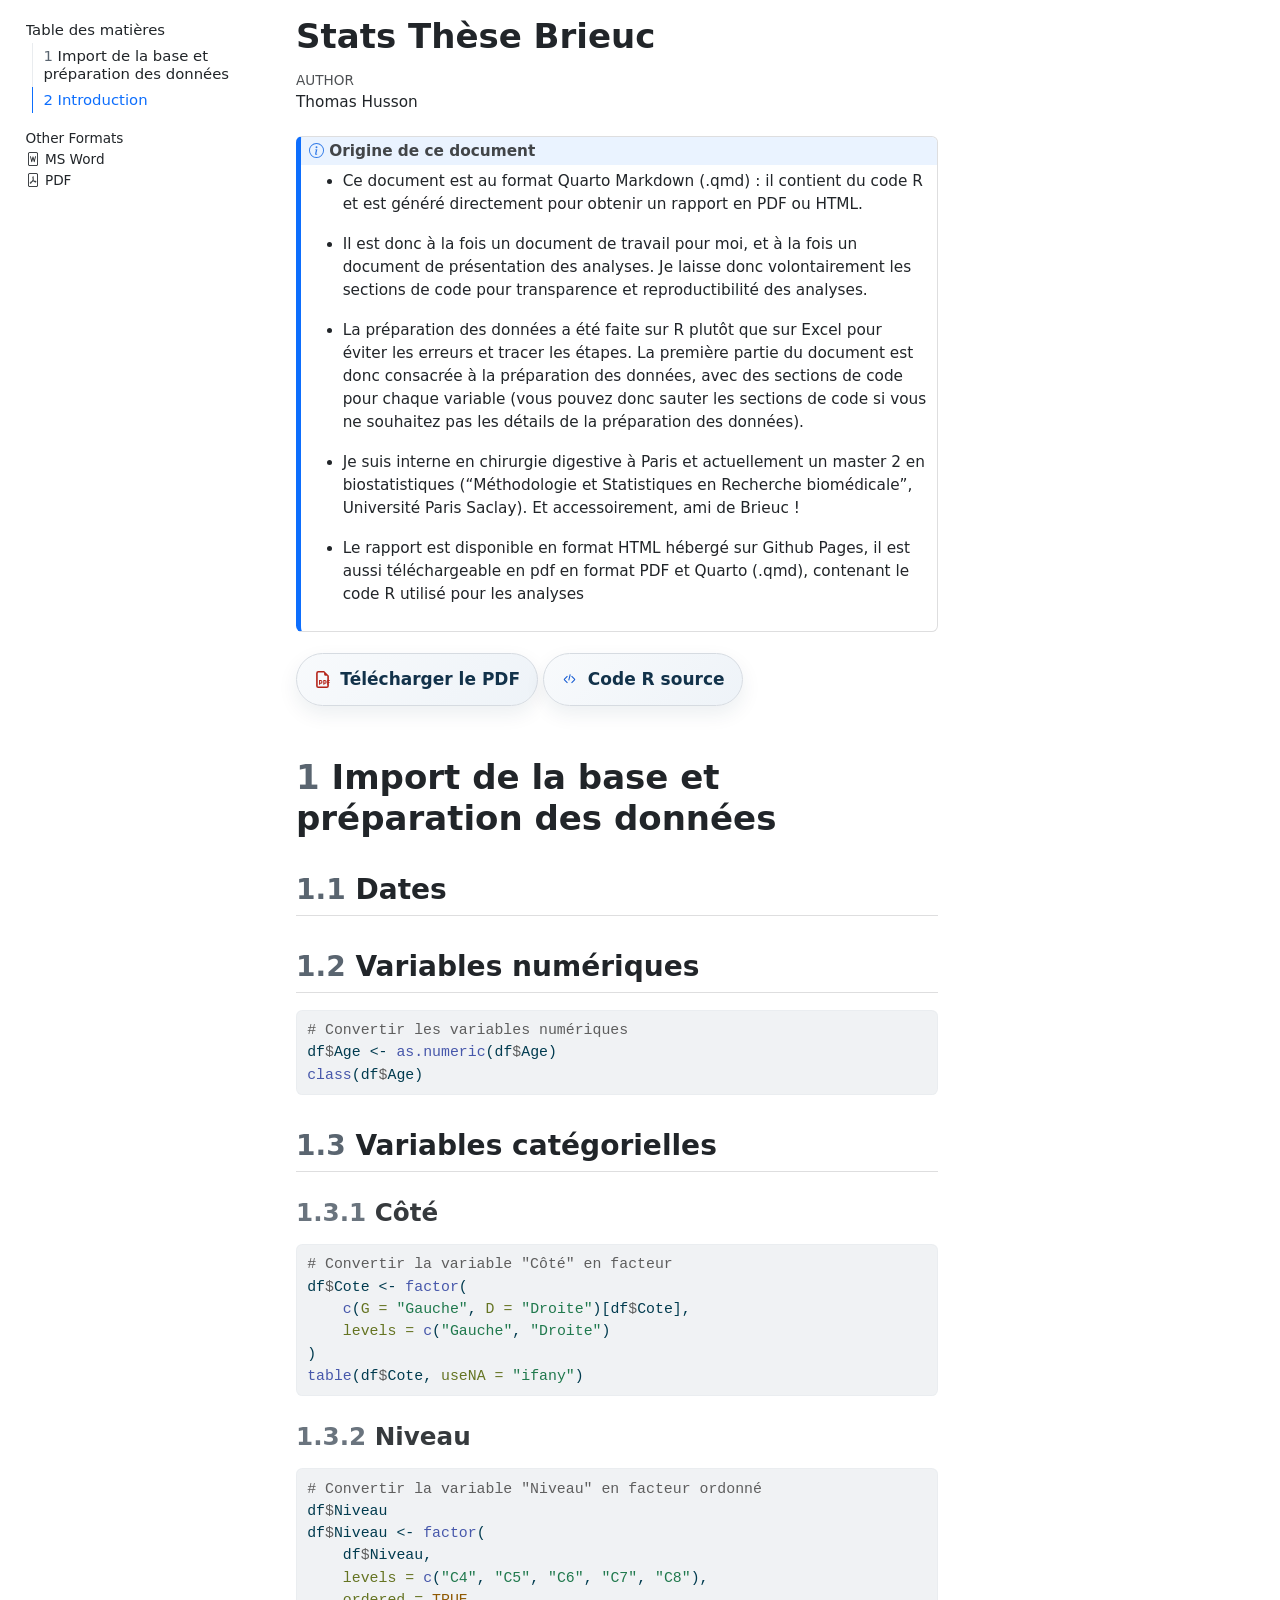
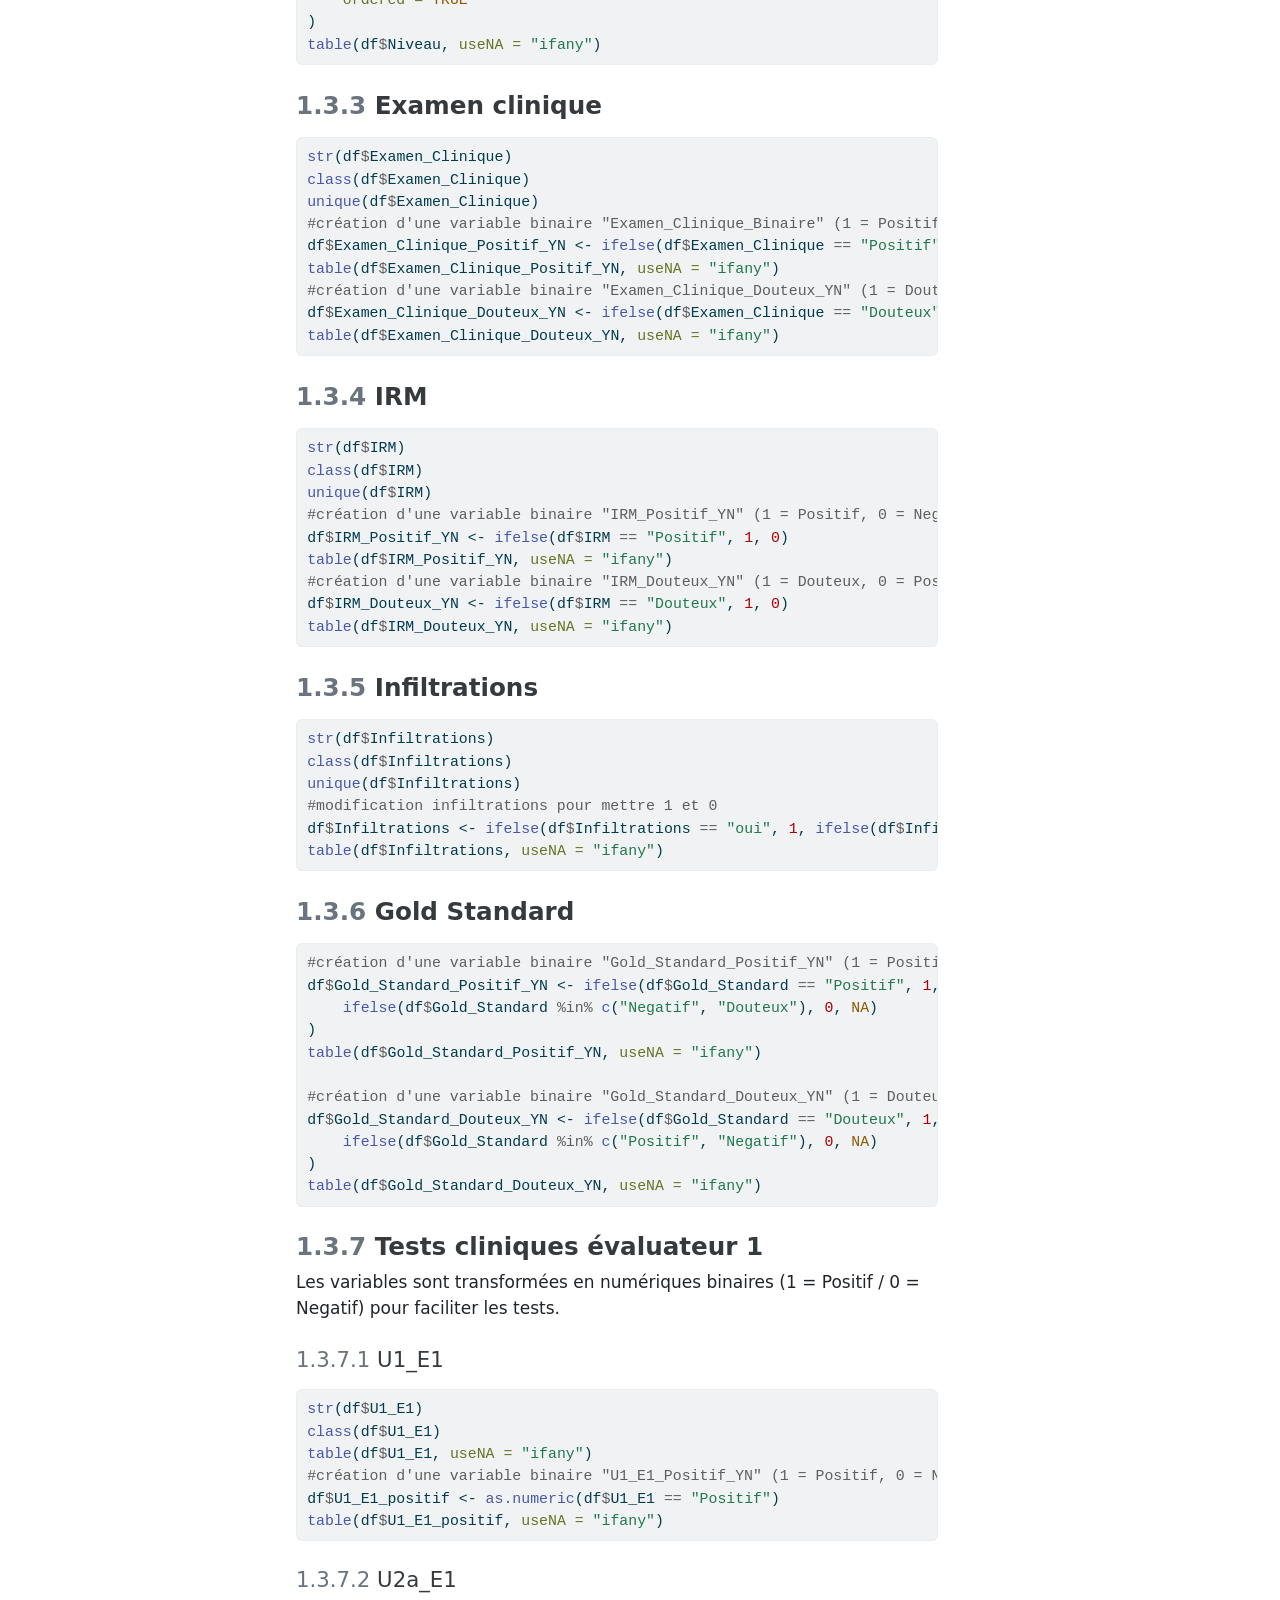
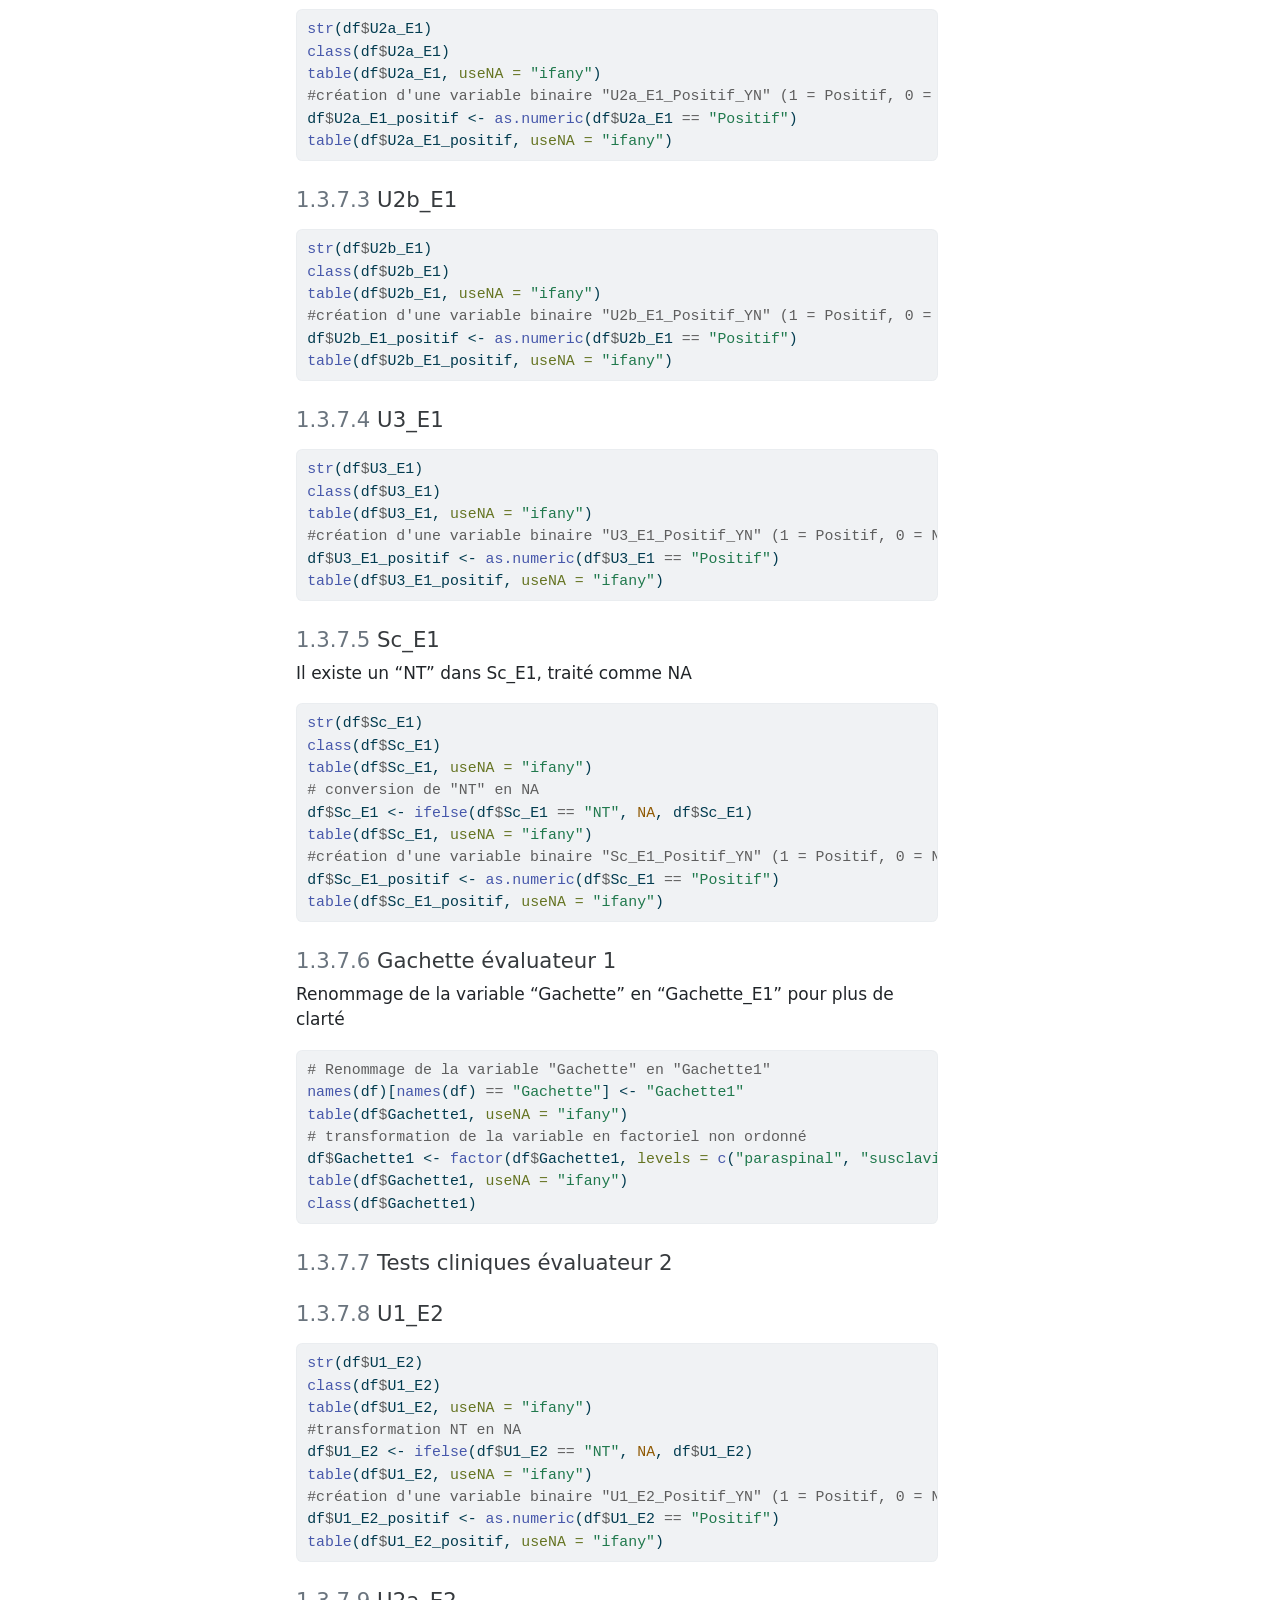
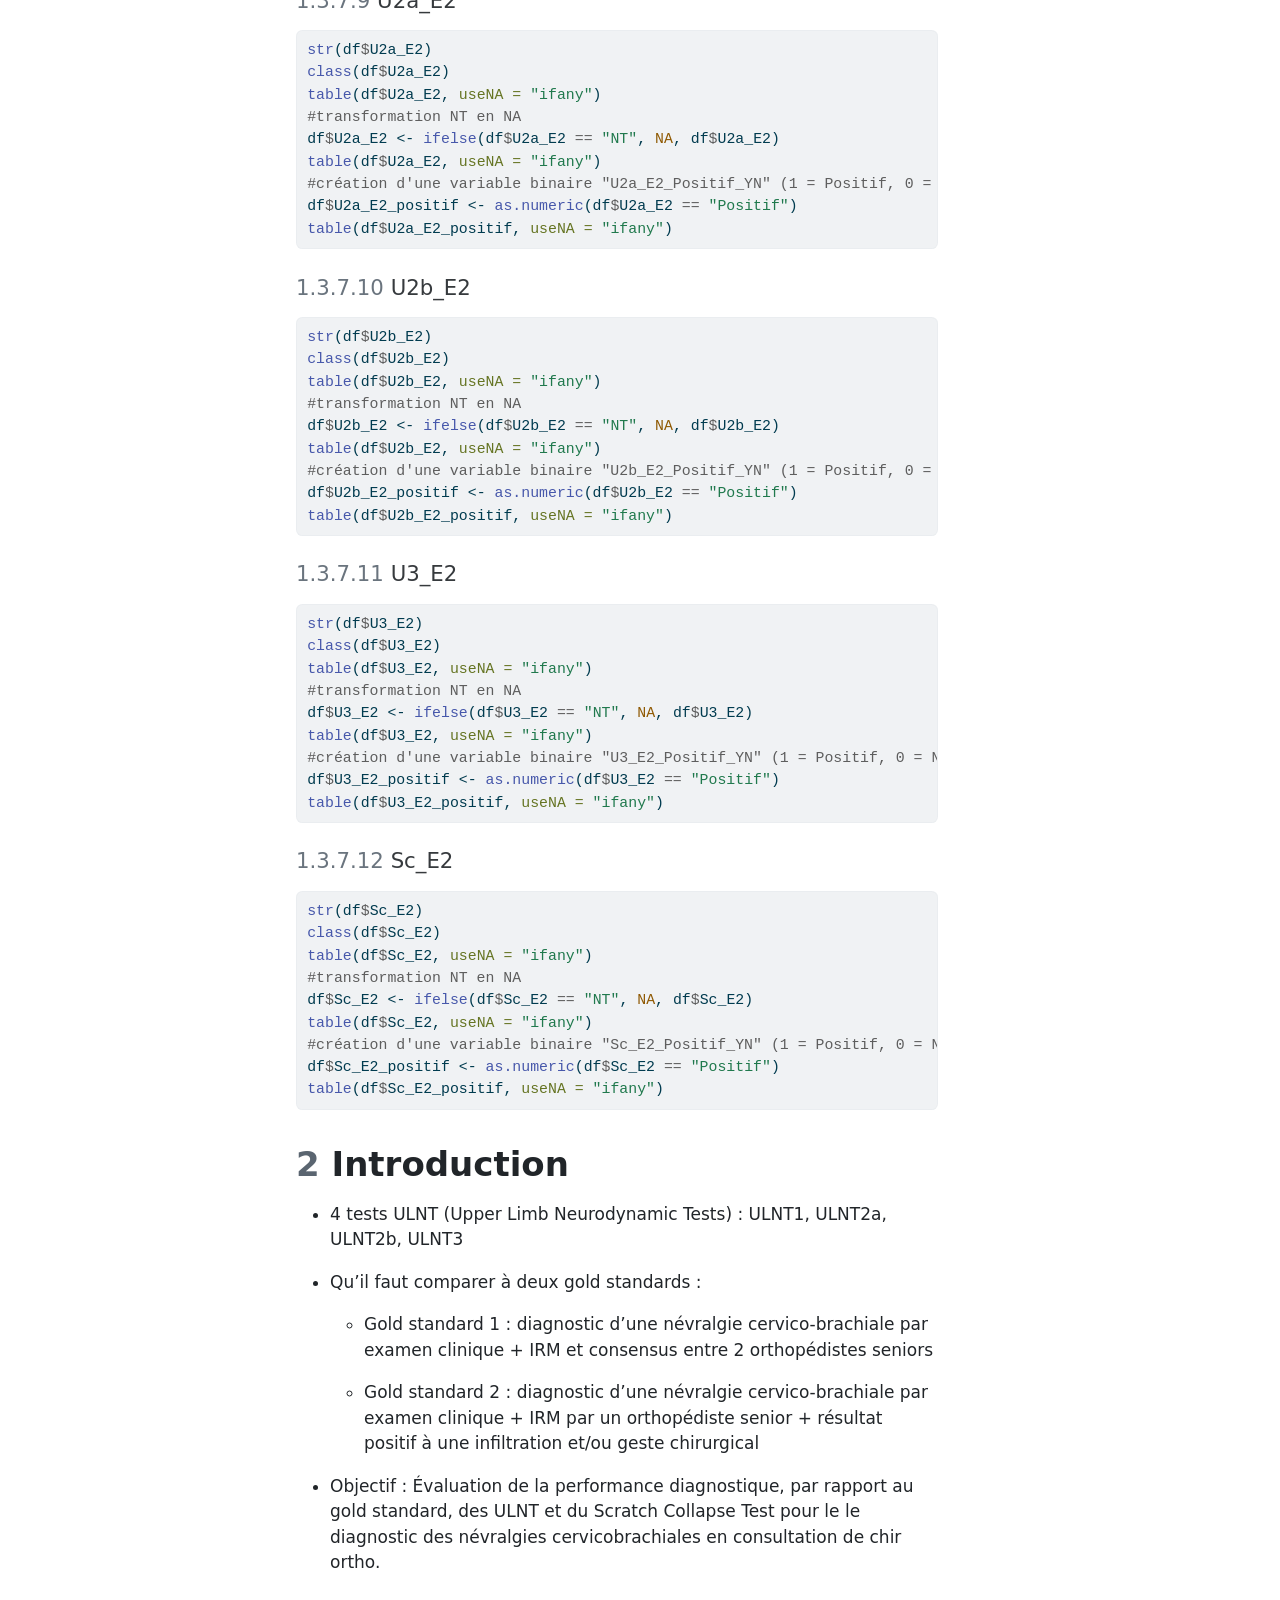
==== docs/index.html @ becc3bdd "letsgo" ====
<!DOCTYPE html>
<html xmlns="http://www.w3.org/1999/xhtml" lang="en" xml:lang="en"><head>

<meta charset="utf-8">
<meta name="generator" content="quarto-1.8.26">

<meta name="viewport" content="width=device-width, initial-scale=1.0, user-scalable=yes">

<meta name="author" content="Thomas Husson">

<title>Stats Thèse Brieuc</title>
<style>
code{white-space: pre-wrap;}
span.smallcaps{font-variant: small-caps;}
div.columns{display: flex; gap: min(4vw, 1.5em);}
div.column{flex: auto; overflow-x: auto;}
div.hanging-indent{margin-left: 1.5em; text-indent: -1.5em;}
ul.task-list{list-style: none;}
ul.task-list li input[type="checkbox"] {
  width: 0.8em;
  margin: 0 0.8em 0.2em -1em; /* quarto-specific, see https://github.com/quarto-dev/quarto-cli/issues/4556 */ 
  vertical-align: middle;
}
/* CSS for syntax highlighting */
html { -webkit-text-size-adjust: 100%; }
pre > code.sourceCode { white-space: pre; position: relative; }
pre > code.sourceCode > span { display: inline-block; line-height: 1.25; }
pre > code.sourceCode > span:empty { height: 1.2em; }
.sourceCode { overflow: visible; }
code.sourceCode > span { color: inherit; text-decoration: inherit; }
div.sourceCode { margin: 1em 0; }
pre.sourceCode { margin: 0; }
@media screen {
div.sourceCode { overflow: auto; }
}
@media print {
pre > code.sourceCode { white-space: pre-wrap; }
pre > code.sourceCode > span { text-indent: -5em; padding-left: 5em; }
}
pre.numberSource code
  { counter-reset: source-line 0; }
pre.numberSource code > span
  { position: relative; left: -4em; counter-increment: source-line; }
pre.numberSource code > span > a:first-child::before
  { content: counter(source-line);
    position: relative; left: -1em; text-align: right; vertical-align: baseline;
    border: none; display: inline-block;
    -webkit-touch-callout: none; -webkit-user-select: none;
    -khtml-user-select: none; -moz-user-select: none;
    -ms-user-select: none; user-select: none;
    padding: 0 4px; width: 4em;
  }
pre.numberSource { margin-left: 3em;  padding-left: 4px; }
div.sourceCode
  {   }
@media screen {
pre > code.sourceCode > span > a:first-child::before { text-decoration: underline; }
}
</style>


<script src="these_brieuc_files/libs/clipboard/clipboard.min.js"></script>
<script src="these_brieuc_files/libs/quarto-html/quarto.js" type="module"></script>
<script src="these_brieuc_files/libs/quarto-html/tabsets/tabsets.js" type="module"></script>
<script src="these_brieuc_files/libs/quarto-html/axe/axe-check.js" type="module"></script>
<script src="these_brieuc_files/libs/quarto-html/popper.min.js"></script>
<script src="these_brieuc_files/libs/quarto-html/tippy.umd.min.js"></script>
<script src="these_brieuc_files/libs/quarto-html/anchor.min.js"></script>
<link href="these_brieuc_files/libs/quarto-html/tippy.css" rel="stylesheet">
<link href="these_brieuc_files/libs/quarto-html/quarto-syntax-highlighting-587c61ba64f3a5504c4d52d930310e48.css" rel="stylesheet" id="quarto-text-highlighting-styles">
<script src="these_brieuc_files/libs/bootstrap/bootstrap.min.js"></script>
<link href="these_brieuc_files/libs/bootstrap/bootstrap-icons.css" rel="stylesheet">
<link href="these_brieuc_files/libs/bootstrap/bootstrap-d6a003b94517c951b2d65075d42fb01b.min.css" rel="stylesheet" append-hash="true" id="quarto-bootstrap" data-mode="light">


<link rel="stylesheet" href="styles.css">
</head>

<body class="quarto-light">

<div id="quarto-content" class="page-columns page-rows-contents page-layout-article toc-left">
<div id="quarto-sidebar-toc-left" class="sidebar toc-left">
  <nav id="TOC" role="doc-toc" class="toc-active">
    <h2 id="toc-title">Table des matières</h2>
   
  <ul>
  <li><a href="#import-de-la-base-et-préparation-des-données" id="toc-import-de-la-base-et-préparation-des-données" class="nav-link active" data-scroll-target="#import-de-la-base-et-préparation-des-données"><span class="header-section-number">1</span> Import de la base et préparation des données</a>
  <ul>
  <li><a href="#dates" id="toc-dates" class="nav-link" data-scroll-target="#dates"><span class="header-section-number">1.1</span> Dates</a></li>
  <li><a href="#variables-numériques" id="toc-variables-numériques" class="nav-link" data-scroll-target="#variables-numériques"><span class="header-section-number">1.2</span> Variables numériques</a></li>
  <li><a href="#variables-catégorielles" id="toc-variables-catégorielles" class="nav-link" data-scroll-target="#variables-catégorielles"><span class="header-section-number">1.3</span> Variables catégorielles</a>
  <ul>
  <li><a href="#côté" id="toc-côté" class="nav-link" data-scroll-target="#côté"><span class="header-section-number">1.3.1</span> Côté</a></li>
  <li><a href="#niveau" id="toc-niveau" class="nav-link" data-scroll-target="#niveau"><span class="header-section-number">1.3.2</span> Niveau</a></li>
  <li><a href="#examen-clinique" id="toc-examen-clinique" class="nav-link" data-scroll-target="#examen-clinique"><span class="header-section-number">1.3.3</span> Examen clinique</a></li>
  <li><a href="#irm" id="toc-irm" class="nav-link" data-scroll-target="#irm"><span class="header-section-number">1.3.4</span> IRM</a></li>
  <li><a href="#infiltrations" id="toc-infiltrations" class="nav-link" data-scroll-target="#infiltrations"><span class="header-section-number">1.3.5</span> Infiltrations</a></li>
  <li><a href="#gold-standard" id="toc-gold-standard" class="nav-link" data-scroll-target="#gold-standard"><span class="header-section-number">1.3.6</span> Gold Standard</a></li>
  <li><a href="#tests-cliniques-évaluateur-1" id="toc-tests-cliniques-évaluateur-1" class="nav-link" data-scroll-target="#tests-cliniques-évaluateur-1"><span class="header-section-number">1.3.7</span> Tests cliniques évaluateur 1</a>
  <ul class="collapse">
  <li><a href="#u1_e1" id="toc-u1_e1" class="nav-link" data-scroll-target="#u1_e1"><span class="header-section-number">1.3.7.1</span> U1_E1</a></li>
  <li><a href="#u2a_e1" id="toc-u2a_e1" class="nav-link" data-scroll-target="#u2a_e1"><span class="header-section-number">1.3.7.2</span> U2a_E1</a></li>
  <li><a href="#u2b_e1" id="toc-u2b_e1" class="nav-link" data-scroll-target="#u2b_e1"><span class="header-section-number">1.3.7.3</span> U2b_E1</a></li>
  <li><a href="#u3_e1" id="toc-u3_e1" class="nav-link" data-scroll-target="#u3_e1"><span class="header-section-number">1.3.7.4</span> U3_E1</a></li>
  <li><a href="#sc_e1" id="toc-sc_e1" class="nav-link" data-scroll-target="#sc_e1"><span class="header-section-number">1.3.7.5</span> Sc_E1</a></li>
  <li><a href="#gachette-évaluateur-1" id="toc-gachette-évaluateur-1" class="nav-link" data-scroll-target="#gachette-évaluateur-1"><span class="header-section-number">1.3.7.6</span> Gachette évaluateur 1</a></li>
  <li><a href="#tests-cliniques-évaluateur-2" id="toc-tests-cliniques-évaluateur-2" class="nav-link" data-scroll-target="#tests-cliniques-évaluateur-2"><span class="header-section-number">1.3.7.7</span> Tests cliniques évaluateur 2</a></li>
  <li><a href="#u1_e2" id="toc-u1_e2" class="nav-link" data-scroll-target="#u1_e2"><span class="header-section-number">1.3.7.8</span> U1_E2</a></li>
  <li><a href="#u2a_e2" id="toc-u2a_e2" class="nav-link" data-scroll-target="#u2a_e2"><span class="header-section-number">1.3.7.9</span> U2a_E2</a></li>
  <li><a href="#u2b_e2" id="toc-u2b_e2" class="nav-link" data-scroll-target="#u2b_e2"><span class="header-section-number">1.3.7.10</span> U2b_E2</a></li>
  <li><a href="#u3_e2" id="toc-u3_e2" class="nav-link" data-scroll-target="#u3_e2"><span class="header-section-number">1.3.7.11</span> U3_E2</a></li>
  <li><a href="#sc_e2" id="toc-sc_e2" class="nav-link" data-scroll-target="#sc_e2"><span class="header-section-number">1.3.7.12</span> Sc_E2</a></li>
  </ul></li>
  </ul></li>
  </ul></li>
  <li><a href="#introduction" id="toc-introduction" class="nav-link" data-scroll-target="#introduction"><span class="header-section-number">2</span> Introduction</a></li>
  </ul>
<div class="quarto-alternate-formats"><h2>Other Formats</h2><ul><li><a href="these_brieuc.docx"><i class="bi bi-file-word"></i>MS Word</a></li><li><a href="these_brieuc.pdf"><i class="bi bi-file-pdf"></i>PDF</a></li></ul></div></nav>
</div>
<div id="quarto-margin-sidebar" class="sidebar margin-sidebar zindex-bottom">
</div>
<main class="content" id="quarto-document-content">

<header id="title-block-header" class="quarto-title-block default">
<div class="quarto-title">
<h1 class="title">Stats Thèse Brieuc</h1>
</div>



<div class="quarto-title-meta">

    <div>
    <div class="quarto-title-meta-heading">Author</div>
    <div class="quarto-title-meta-contents">
             <p>Thomas Husson </p>
          </div>
  </div>
    
  
    
  </div>
  


</header>


<div style="page-break-after: always;"></div>
<div class="callout callout-style-default callout-note callout-titled" title="Origine de ce document">
<div class="callout-header d-flex align-content-center">
<div class="callout-icon-container">
<i class="callout-icon"></i>
</div>
<div class="callout-title-container flex-fill">
<span class="screen-reader-only">Note</span>Origine de ce document
</div>
</div>
<div class="callout-body-container callout-body">
<ul>
<li><p>Ce document est au format Quarto Markdown (.qmd) : il contient du code R et est généré directement pour obtenir un rapport en PDF ou HTML.</p></li>
<li><p>Il est donc à la fois un document de travail pour moi, et à la fois un document de présentation des analyses. Je laisse donc volontairement les sections de code pour transparence et reproductibilité des analyses.</p></li>
<li><p>La préparation des données a été faite sur R plutôt que sur Excel pour éviter les erreurs et tracer les étapes. La première partie du document est donc consacrée à la préparation des données, avec des sections de code pour chaque variable (vous pouvez donc sauter les sections de code si vous ne souhaitez pas les détails de la préparation des données).</p></li>
<li><p>Je suis interne en chirurgie digestive à Paris et actuellement un master 2 en biostatistiques (“Méthodologie et Statistiques en Recherche biomédicale”, Université Paris Saclay). Et accessoirement, ami de Brieuc !</p></li>
<li><p>Le rapport est disponible en format HTML hébergé sur Github Pages, il est aussi téléchargeable en pdf en format PDF et Quarto (.qmd), contenant le code R utilisé pour les analyses</p></li>
</ul>
</div>
</div>
<div class="download-links" aria-label="Téléchargements du rapport">
<p><a class="download-link download-link-pdf" href="these_brieuc.pdf" download="these_brieuc.pdf" type="application/pdf"> <svg viewbox="0 0 16 16" fill="currentColor" aria-hidden="true" focusable="false"> <path d="M14 4.5V14a2 2 0 0 1-2 2H4a2 2 0 0 1-2-2V2a2 2 0 0 1 2-2h5.5L14 4.5Zm-3 0A1.5 1.5 0 0 1 9.5 3V1.5H4A.5.5 0 0 0 3.5 2v12A.5.5 0 0 0 4 14.5h8a.5.5 0 0 0 .5-.5V4.5H11ZM4.75 8.5h1.5a1.75 1.75 0 1 1 0 3.5h-.5V13h-1V8.5Zm1 2.5h.5a.75.75 0 0 0 0-1.5h-.5V11Zm3-2.5h1.4a1.8 1.8 0 0 1 0 3.6h-.4V13h-1V8.5Zm1 2.6h.35a.8.8 0 0 0 0-1.6h-.35v1.6Zm2.55-2.6h2.45v1H13.3v.85h1.3v1h-1.3V13h-1V8.5Z"></path> </svg> <span>Télécharger le PDF</span> </a> <a class="download-link download-link-source" href="these_brieuc.qmd" download="these_brieuc.qmd" type="text/plain"> <svg viewbox="0 0 16 16" fill="currentColor" aria-hidden="true" focusable="false"> <path d="M5.719 11.59 2.91 8.782a1.1 1.1 0 0 1 0-1.556L5.72 4.42l.707.707L3.617 7.938a.1.1 0 0 0 0 .141l2.809 2.803-.707.707Zm4.562 0-.707-.707 2.809-2.804a.1.1 0 0 0 0-.14L9.574 5.126l.707-.707 2.808 2.808a1.1 1.1 0 0 1 0 1.555l-2.808 2.809ZM8.213 3.104l.966.26-1.392 5.532-.966-.26 1.392-5.532Z"></path> </svg> <span>Code R source</span> </a></p>
</div>
<div style="page-break-after: always;"></div>
<section id="import-de-la-base-et-préparation-des-données" class="level1" data-number="1">
<h1 data-number="1"><span class="header-section-number">1</span> Import de la base et préparation des données</h1>
<section id="dates" class="level2" data-number="1.1">
<h2 data-number="1.1" class="anchored" data-anchor-id="dates"><span class="header-section-number">1.1</span> Dates</h2>
</section>
<section id="variables-numériques" class="level2" data-number="1.2">
<h2 data-number="1.2" class="anchored" data-anchor-id="variables-numériques"><span class="header-section-number">1.2</span> Variables numériques</h2>
<div class="cell">
<div class="code-copy-outer-scaffold"><div class="sourceCode cell-code" id="cb1"><pre class="sourceCode r code-with-copy"><code class="sourceCode r"><span id="cb1-1"><a href="#cb1-1" aria-hidden="true" tabindex="-1"></a><span class="co"># Convertir les variables numériques</span></span>
<span id="cb1-2"><a href="#cb1-2" aria-hidden="true" tabindex="-1"></a>df<span class="sc">$</span>Age <span class="ot">&lt;-</span> <span class="fu">as.numeric</span>(df<span class="sc">$</span>Age)</span>
<span id="cb1-3"><a href="#cb1-3" aria-hidden="true" tabindex="-1"></a><span class="fu">class</span>(df<span class="sc">$</span>Age)</span></code></pre></div><button title="Copy to Clipboard" class="code-copy-button"><i class="bi"></i></button></div>
</div>
</section>
<section id="variables-catégorielles" class="level2" data-number="1.3">
<h2 data-number="1.3" class="anchored" data-anchor-id="variables-catégorielles"><span class="header-section-number">1.3</span> Variables catégorielles</h2>
<section id="côté" class="level3" data-number="1.3.1">
<h3 data-number="1.3.1" class="anchored" data-anchor-id="côté"><span class="header-section-number">1.3.1</span> Côté</h3>
<div class="cell">
<div class="code-copy-outer-scaffold"><div class="sourceCode cell-code" id="cb2"><pre class="sourceCode r code-with-copy"><code class="sourceCode r"><span id="cb2-1"><a href="#cb2-1" aria-hidden="true" tabindex="-1"></a><span class="co"># Convertir la variable "Côté" en facteur</span></span>
<span id="cb2-2"><a href="#cb2-2" aria-hidden="true" tabindex="-1"></a>df<span class="sc">$</span>Cote <span class="ot">&lt;-</span> <span class="fu">factor</span>(</span>
<span id="cb2-3"><a href="#cb2-3" aria-hidden="true" tabindex="-1"></a>    <span class="fu">c</span>(<span class="at">G =</span> <span class="st">"Gauche"</span>, <span class="at">D =</span> <span class="st">"Droite"</span>)[df<span class="sc">$</span>Cote],</span>
<span id="cb2-4"><a href="#cb2-4" aria-hidden="true" tabindex="-1"></a>    <span class="at">levels =</span> <span class="fu">c</span>(<span class="st">"Gauche"</span>, <span class="st">"Droite"</span>)</span>
<span id="cb2-5"><a href="#cb2-5" aria-hidden="true" tabindex="-1"></a>)</span>
<span id="cb2-6"><a href="#cb2-6" aria-hidden="true" tabindex="-1"></a><span class="fu">table</span>(df<span class="sc">$</span>Cote, <span class="at">useNA =</span> <span class="st">"ifany"</span>)</span></code></pre></div><button title="Copy to Clipboard" class="code-copy-button"><i class="bi"></i></button></div>
</div>
</section>
<section id="niveau" class="level3" data-number="1.3.2">
<h3 data-number="1.3.2" class="anchored" data-anchor-id="niveau"><span class="header-section-number">1.3.2</span> Niveau</h3>
<div class="cell">
<div class="code-copy-outer-scaffold"><div class="sourceCode cell-code" id="cb3"><pre class="sourceCode r code-with-copy"><code class="sourceCode r"><span id="cb3-1"><a href="#cb3-1" aria-hidden="true" tabindex="-1"></a><span class="co"># Convertir la variable "Niveau" en facteur ordonné</span></span>
<span id="cb3-2"><a href="#cb3-2" aria-hidden="true" tabindex="-1"></a>df<span class="sc">$</span>Niveau</span>
<span id="cb3-3"><a href="#cb3-3" aria-hidden="true" tabindex="-1"></a>df<span class="sc">$</span>Niveau <span class="ot">&lt;-</span> <span class="fu">factor</span>(</span>
<span id="cb3-4"><a href="#cb3-4" aria-hidden="true" tabindex="-1"></a>    df<span class="sc">$</span>Niveau,</span>
<span id="cb3-5"><a href="#cb3-5" aria-hidden="true" tabindex="-1"></a>    <span class="at">levels =</span> <span class="fu">c</span>(<span class="st">"C4"</span>, <span class="st">"C5"</span>, <span class="st">"C6"</span>, <span class="st">"C7"</span>, <span class="st">"C8"</span>),</span>
<span id="cb3-6"><a href="#cb3-6" aria-hidden="true" tabindex="-1"></a>    <span class="at">ordered =</span> <span class="cn">TRUE</span></span>
<span id="cb3-7"><a href="#cb3-7" aria-hidden="true" tabindex="-1"></a>)</span>
<span id="cb3-8"><a href="#cb3-8" aria-hidden="true" tabindex="-1"></a><span class="fu">table</span>(df<span class="sc">$</span>Niveau, <span class="at">useNA =</span> <span class="st">"ifany"</span>)</span></code></pre></div><button title="Copy to Clipboard" class="code-copy-button"><i class="bi"></i></button></div>
</div>
</section>
<section id="examen-clinique" class="level3" data-number="1.3.3">
<h3 data-number="1.3.3" class="anchored" data-anchor-id="examen-clinique"><span class="header-section-number">1.3.3</span> Examen clinique</h3>
<div class="cell">
<div class="code-copy-outer-scaffold"><div class="sourceCode cell-code" id="cb4"><pre class="sourceCode r code-with-copy"><code class="sourceCode r"><span id="cb4-1"><a href="#cb4-1" aria-hidden="true" tabindex="-1"></a><span class="fu">str</span>(df<span class="sc">$</span>Examen_Clinique)</span>
<span id="cb4-2"><a href="#cb4-2" aria-hidden="true" tabindex="-1"></a><span class="fu">class</span>(df<span class="sc">$</span>Examen_Clinique)</span>
<span id="cb4-3"><a href="#cb4-3" aria-hidden="true" tabindex="-1"></a><span class="fu">unique</span>(df<span class="sc">$</span>Examen_Clinique)</span>
<span id="cb4-4"><a href="#cb4-4" aria-hidden="true" tabindex="-1"></a><span class="co">#création d'une variable binaire "Examen_Clinique_Binaire" (1 = Positif, 0 = Negatif ou Douteux)</span></span>
<span id="cb4-5"><a href="#cb4-5" aria-hidden="true" tabindex="-1"></a>df<span class="sc">$</span>Examen_Clinique_Positif_YN <span class="ot">&lt;-</span> <span class="fu">ifelse</span>(df<span class="sc">$</span>Examen_Clinique <span class="sc">==</span> <span class="st">"Positif"</span>, <span class="dv">1</span>, <span class="dv">0</span>)</span>
<span id="cb4-6"><a href="#cb4-6" aria-hidden="true" tabindex="-1"></a><span class="fu">table</span>(df<span class="sc">$</span>Examen_Clinique_Positif_YN, <span class="at">useNA =</span> <span class="st">"ifany"</span>)</span>
<span id="cb4-7"><a href="#cb4-7" aria-hidden="true" tabindex="-1"></a><span class="co">#création d'une variable binaire "Examen_Clinique_Douteux_YN" (1 = Douteux, 0 = Positif ou Negatif)</span></span>
<span id="cb4-8"><a href="#cb4-8" aria-hidden="true" tabindex="-1"></a>df<span class="sc">$</span>Examen_Clinique_Douteux_YN <span class="ot">&lt;-</span> <span class="fu">ifelse</span>(df<span class="sc">$</span>Examen_Clinique <span class="sc">==</span> <span class="st">"Douteux"</span>, <span class="dv">1</span>, <span class="dv">0</span>)</span>
<span id="cb4-9"><a href="#cb4-9" aria-hidden="true" tabindex="-1"></a><span class="fu">table</span>(df<span class="sc">$</span>Examen_Clinique_Douteux_YN, <span class="at">useNA =</span> <span class="st">"ifany"</span>)</span></code></pre></div><button title="Copy to Clipboard" class="code-copy-button"><i class="bi"></i></button></div>
</div>
</section>
<section id="irm" class="level3" data-number="1.3.4">
<h3 data-number="1.3.4" class="anchored" data-anchor-id="irm"><span class="header-section-number">1.3.4</span> IRM</h3>
<div class="cell">
<div class="code-copy-outer-scaffold"><div class="sourceCode cell-code" id="cb5"><pre class="sourceCode r code-with-copy"><code class="sourceCode r"><span id="cb5-1"><a href="#cb5-1" aria-hidden="true" tabindex="-1"></a><span class="fu">str</span>(df<span class="sc">$</span>IRM)</span>
<span id="cb5-2"><a href="#cb5-2" aria-hidden="true" tabindex="-1"></a><span class="fu">class</span>(df<span class="sc">$</span>IRM)</span>
<span id="cb5-3"><a href="#cb5-3" aria-hidden="true" tabindex="-1"></a><span class="fu">unique</span>(df<span class="sc">$</span>IRM)</span>
<span id="cb5-4"><a href="#cb5-4" aria-hidden="true" tabindex="-1"></a><span class="co">#création d'une variable binaire "IRM_Positif_YN" (1 = Positif, 0 = Negatif ou Douteux)</span></span>
<span id="cb5-5"><a href="#cb5-5" aria-hidden="true" tabindex="-1"></a>df<span class="sc">$</span>IRM_Positif_YN <span class="ot">&lt;-</span> <span class="fu">ifelse</span>(df<span class="sc">$</span>IRM <span class="sc">==</span> <span class="st">"Positif"</span>, <span class="dv">1</span>, <span class="dv">0</span>)</span>
<span id="cb5-6"><a href="#cb5-6" aria-hidden="true" tabindex="-1"></a><span class="fu">table</span>(df<span class="sc">$</span>IRM_Positif_YN, <span class="at">useNA =</span> <span class="st">"ifany"</span>)</span>
<span id="cb5-7"><a href="#cb5-7" aria-hidden="true" tabindex="-1"></a><span class="co">#création d'une variable binaire "IRM_Douteux_YN" (1 = Douteux, 0 = Positif ou Negatif)</span></span>
<span id="cb5-8"><a href="#cb5-8" aria-hidden="true" tabindex="-1"></a>df<span class="sc">$</span>IRM_Douteux_YN <span class="ot">&lt;-</span> <span class="fu">ifelse</span>(df<span class="sc">$</span>IRM <span class="sc">==</span> <span class="st">"Douteux"</span>, <span class="dv">1</span>, <span class="dv">0</span>)</span>
<span id="cb5-9"><a href="#cb5-9" aria-hidden="true" tabindex="-1"></a><span class="fu">table</span>(df<span class="sc">$</span>IRM_Douteux_YN, <span class="at">useNA =</span> <span class="st">"ifany"</span>)</span></code></pre></div><button title="Copy to Clipboard" class="code-copy-button"><i class="bi"></i></button></div>
</div>
</section>
<section id="infiltrations" class="level3" data-number="1.3.5">
<h3 data-number="1.3.5" class="anchored" data-anchor-id="infiltrations"><span class="header-section-number">1.3.5</span> Infiltrations</h3>
<div class="cell">
<div class="code-copy-outer-scaffold"><div class="sourceCode cell-code" id="cb6"><pre class="sourceCode r code-with-copy"><code class="sourceCode r"><span id="cb6-1"><a href="#cb6-1" aria-hidden="true" tabindex="-1"></a><span class="fu">str</span>(df<span class="sc">$</span>Infiltrations)</span>
<span id="cb6-2"><a href="#cb6-2" aria-hidden="true" tabindex="-1"></a><span class="fu">class</span>(df<span class="sc">$</span>Infiltrations)</span>
<span id="cb6-3"><a href="#cb6-3" aria-hidden="true" tabindex="-1"></a><span class="fu">unique</span>(df<span class="sc">$</span>Infiltrations)</span>
<span id="cb6-4"><a href="#cb6-4" aria-hidden="true" tabindex="-1"></a><span class="co">#modification infiltrations pour mettre 1 et 0</span></span>
<span id="cb6-5"><a href="#cb6-5" aria-hidden="true" tabindex="-1"></a>df<span class="sc">$</span>Infiltrations <span class="ot">&lt;-</span> <span class="fu">ifelse</span>(df<span class="sc">$</span>Infiltrations <span class="sc">==</span> <span class="st">"oui"</span>, <span class="dv">1</span>, <span class="fu">ifelse</span>(df<span class="sc">$</span>Infiltrations <span class="sc">==</span> <span class="st">"non"</span>, <span class="dv">0</span>, <span class="cn">NA</span>))</span>
<span id="cb6-6"><a href="#cb6-6" aria-hidden="true" tabindex="-1"></a><span class="fu">table</span>(df<span class="sc">$</span>Infiltrations, <span class="at">useNA =</span> <span class="st">"ifany"</span>)</span></code></pre></div><button title="Copy to Clipboard" class="code-copy-button"><i class="bi"></i></button></div>
</div>
</section>
<section id="gold-standard" class="level3" data-number="1.3.6">
<h3 data-number="1.3.6" class="anchored" data-anchor-id="gold-standard"><span class="header-section-number">1.3.6</span> Gold Standard</h3>
<div class="cell">
<div class="code-copy-outer-scaffold"><div class="sourceCode cell-code" id="cb7"><pre class="sourceCode r code-with-copy"><code class="sourceCode r"><span id="cb7-1"><a href="#cb7-1" aria-hidden="true" tabindex="-1"></a><span class="co">#création d'une variable binaire "Gold_Standard_Positif_YN" (1 = Positif, 0 = Negatif ou Douteux ou NA)</span></span>
<span id="cb7-2"><a href="#cb7-2" aria-hidden="true" tabindex="-1"></a>df<span class="sc">$</span>Gold_Standard_Positif_YN <span class="ot">&lt;-</span> <span class="fu">ifelse</span>(df<span class="sc">$</span>Gold_Standard <span class="sc">==</span> <span class="st">"Positif"</span>, <span class="dv">1</span>,</span>
<span id="cb7-3"><a href="#cb7-3" aria-hidden="true" tabindex="-1"></a>    <span class="fu">ifelse</span>(df<span class="sc">$</span>Gold_Standard <span class="sc">%in%</span> <span class="fu">c</span>(<span class="st">"Negatif"</span>, <span class="st">"Douteux"</span>), <span class="dv">0</span>, <span class="cn">NA</span>)</span>
<span id="cb7-4"><a href="#cb7-4" aria-hidden="true" tabindex="-1"></a>)</span>
<span id="cb7-5"><a href="#cb7-5" aria-hidden="true" tabindex="-1"></a><span class="fu">table</span>(df<span class="sc">$</span>Gold_Standard_Positif_YN, <span class="at">useNA =</span> <span class="st">"ifany"</span>)</span>
<span id="cb7-6"><a href="#cb7-6" aria-hidden="true" tabindex="-1"></a></span>
<span id="cb7-7"><a href="#cb7-7" aria-hidden="true" tabindex="-1"></a><span class="co">#création d'une variable binaire "Gold_Standard_Douteux_YN" (1 = Douteux, 0 = Positif ou Negatif ou NA)</span></span>
<span id="cb7-8"><a href="#cb7-8" aria-hidden="true" tabindex="-1"></a>df<span class="sc">$</span>Gold_Standard_Douteux_YN <span class="ot">&lt;-</span> <span class="fu">ifelse</span>(df<span class="sc">$</span>Gold_Standard <span class="sc">==</span> <span class="st">"Douteux"</span>, <span class="dv">1</span>,</span>
<span id="cb7-9"><a href="#cb7-9" aria-hidden="true" tabindex="-1"></a>    <span class="fu">ifelse</span>(df<span class="sc">$</span>Gold_Standard <span class="sc">%in%</span> <span class="fu">c</span>(<span class="st">"Positif"</span>, <span class="st">"Negatif"</span>), <span class="dv">0</span>, <span class="cn">NA</span>)</span>
<span id="cb7-10"><a href="#cb7-10" aria-hidden="true" tabindex="-1"></a>)</span>
<span id="cb7-11"><a href="#cb7-11" aria-hidden="true" tabindex="-1"></a><span class="fu">table</span>(df<span class="sc">$</span>Gold_Standard_Douteux_YN, <span class="at">useNA =</span> <span class="st">"ifany"</span>)</span></code></pre></div><button title="Copy to Clipboard" class="code-copy-button"><i class="bi"></i></button></div>
</div>
</section>
<section id="tests-cliniques-évaluateur-1" class="level3" data-number="1.3.7">
<h3 data-number="1.3.7" class="anchored" data-anchor-id="tests-cliniques-évaluateur-1"><span class="header-section-number">1.3.7</span> Tests cliniques évaluateur 1</h3>
<p>Les variables sont transformées en numériques binaires (1 = Positif / 0 = Negatif) pour faciliter les tests.</p>
<section id="u1_e1" class="level4" data-number="1.3.7.1">
<h4 data-number="1.3.7.1" class="anchored" data-anchor-id="u1_e1"><span class="header-section-number">1.3.7.1</span> U1_E1</h4>
<div class="cell">
<div class="code-copy-outer-scaffold"><div class="sourceCode cell-code" id="cb8"><pre class="sourceCode r code-with-copy"><code class="sourceCode r"><span id="cb8-1"><a href="#cb8-1" aria-hidden="true" tabindex="-1"></a><span class="fu">str</span>(df<span class="sc">$</span>U1_E1)</span>
<span id="cb8-2"><a href="#cb8-2" aria-hidden="true" tabindex="-1"></a><span class="fu">class</span>(df<span class="sc">$</span>U1_E1)</span>
<span id="cb8-3"><a href="#cb8-3" aria-hidden="true" tabindex="-1"></a><span class="fu">table</span>(df<span class="sc">$</span>U1_E1, <span class="at">useNA =</span> <span class="st">"ifany"</span>)</span>
<span id="cb8-4"><a href="#cb8-4" aria-hidden="true" tabindex="-1"></a><span class="co">#création d'une variable binaire "U1_E1_Positif_YN" (1 = Positif, 0 = Negatif ou NA) </span></span>
<span id="cb8-5"><a href="#cb8-5" aria-hidden="true" tabindex="-1"></a>df<span class="sc">$</span>U1_E1_positif <span class="ot">&lt;-</span> <span class="fu">as.numeric</span>(df<span class="sc">$</span>U1_E1 <span class="sc">==</span> <span class="st">"Positif"</span>)</span>
<span id="cb8-6"><a href="#cb8-6" aria-hidden="true" tabindex="-1"></a><span class="fu">table</span>(df<span class="sc">$</span>U1_E1_positif, <span class="at">useNA =</span> <span class="st">"ifany"</span>)</span></code></pre></div><button title="Copy to Clipboard" class="code-copy-button"><i class="bi"></i></button></div>
</div>
</section>
<section id="u2a_e1" class="level4" data-number="1.3.7.2">
<h4 data-number="1.3.7.2" class="anchored" data-anchor-id="u2a_e1"><span class="header-section-number">1.3.7.2</span> U2a_E1</h4>
<div class="cell">
<div class="code-copy-outer-scaffold"><div class="sourceCode cell-code" id="cb9"><pre class="sourceCode r code-with-copy"><code class="sourceCode r"><span id="cb9-1"><a href="#cb9-1" aria-hidden="true" tabindex="-1"></a><span class="fu">str</span>(df<span class="sc">$</span>U2a_E1)</span>
<span id="cb9-2"><a href="#cb9-2" aria-hidden="true" tabindex="-1"></a><span class="fu">class</span>(df<span class="sc">$</span>U2a_E1)</span>
<span id="cb9-3"><a href="#cb9-3" aria-hidden="true" tabindex="-1"></a><span class="fu">table</span>(df<span class="sc">$</span>U2a_E1, <span class="at">useNA =</span> <span class="st">"ifany"</span>)</span>
<span id="cb9-4"><a href="#cb9-4" aria-hidden="true" tabindex="-1"></a><span class="co">#création d'une variable binaire "U2a_E1_Positif_YN" (1 = Positif, 0 = Negatif ou NA) </span></span>
<span id="cb9-5"><a href="#cb9-5" aria-hidden="true" tabindex="-1"></a>df<span class="sc">$</span>U2a_E1_positif <span class="ot">&lt;-</span> <span class="fu">as.numeric</span>(df<span class="sc">$</span>U2a_E1 <span class="sc">==</span> <span class="st">"Positif"</span>)</span>
<span id="cb9-6"><a href="#cb9-6" aria-hidden="true" tabindex="-1"></a><span class="fu">table</span>(df<span class="sc">$</span>U2a_E1_positif, <span class="at">useNA =</span> <span class="st">"ifany"</span>)</span></code></pre></div><button title="Copy to Clipboard" class="code-copy-button"><i class="bi"></i></button></div>
</div>
</section>
<section id="u2b_e1" class="level4" data-number="1.3.7.3">
<h4 data-number="1.3.7.3" class="anchored" data-anchor-id="u2b_e1"><span class="header-section-number">1.3.7.3</span> U2b_E1</h4>
<div class="cell">
<div class="code-copy-outer-scaffold"><div class="sourceCode cell-code" id="cb10"><pre class="sourceCode r code-with-copy"><code class="sourceCode r"><span id="cb10-1"><a href="#cb10-1" aria-hidden="true" tabindex="-1"></a><span class="fu">str</span>(df<span class="sc">$</span>U2b_E1)</span>
<span id="cb10-2"><a href="#cb10-2" aria-hidden="true" tabindex="-1"></a><span class="fu">class</span>(df<span class="sc">$</span>U2b_E1)</span>
<span id="cb10-3"><a href="#cb10-3" aria-hidden="true" tabindex="-1"></a><span class="fu">table</span>(df<span class="sc">$</span>U2b_E1, <span class="at">useNA =</span> <span class="st">"ifany"</span>)</span>
<span id="cb10-4"><a href="#cb10-4" aria-hidden="true" tabindex="-1"></a><span class="co">#création d'une variable binaire "U2b_E1_Positif_YN" (1 = Positif, 0 = Negatif ou NA) </span></span>
<span id="cb10-5"><a href="#cb10-5" aria-hidden="true" tabindex="-1"></a>df<span class="sc">$</span>U2b_E1_positif <span class="ot">&lt;-</span> <span class="fu">as.numeric</span>(df<span class="sc">$</span>U2b_E1 <span class="sc">==</span> <span class="st">"Positif"</span>)</span>
<span id="cb10-6"><a href="#cb10-6" aria-hidden="true" tabindex="-1"></a><span class="fu">table</span>(df<span class="sc">$</span>U2b_E1_positif, <span class="at">useNA =</span> <span class="st">"ifany"</span>)</span></code></pre></div><button title="Copy to Clipboard" class="code-copy-button"><i class="bi"></i></button></div>
</div>
</section>
<section id="u3_e1" class="level4" data-number="1.3.7.4">
<h4 data-number="1.3.7.4" class="anchored" data-anchor-id="u3_e1"><span class="header-section-number">1.3.7.4</span> U3_E1</h4>
<div class="cell">
<div class="code-copy-outer-scaffold"><div class="sourceCode cell-code" id="cb11"><pre class="sourceCode r code-with-copy"><code class="sourceCode r"><span id="cb11-1"><a href="#cb11-1" aria-hidden="true" tabindex="-1"></a><span class="fu">str</span>(df<span class="sc">$</span>U3_E1)</span>
<span id="cb11-2"><a href="#cb11-2" aria-hidden="true" tabindex="-1"></a><span class="fu">class</span>(df<span class="sc">$</span>U3_E1)</span>
<span id="cb11-3"><a href="#cb11-3" aria-hidden="true" tabindex="-1"></a><span class="fu">table</span>(df<span class="sc">$</span>U3_E1, <span class="at">useNA =</span> <span class="st">"ifany"</span>)</span>
<span id="cb11-4"><a href="#cb11-4" aria-hidden="true" tabindex="-1"></a><span class="co">#création d'une variable binaire "U3_E1_Positif_YN" (1 = Positif, 0 = Negatif ou NA) </span></span>
<span id="cb11-5"><a href="#cb11-5" aria-hidden="true" tabindex="-1"></a>df<span class="sc">$</span>U3_E1_positif <span class="ot">&lt;-</span> <span class="fu">as.numeric</span>(df<span class="sc">$</span>U3_E1 <span class="sc">==</span> <span class="st">"Positif"</span>)</span>
<span id="cb11-6"><a href="#cb11-6" aria-hidden="true" tabindex="-1"></a><span class="fu">table</span>(df<span class="sc">$</span>U3_E1_positif, <span class="at">useNA =</span> <span class="st">"ifany"</span>)</span></code></pre></div><button title="Copy to Clipboard" class="code-copy-button"><i class="bi"></i></button></div>
</div>
</section>
<section id="sc_e1" class="level4" data-number="1.3.7.5">
<h4 data-number="1.3.7.5" class="anchored" data-anchor-id="sc_e1"><span class="header-section-number">1.3.7.5</span> Sc_E1</h4>
<p>Il existe un “NT” dans Sc_E1, traité comme NA</p>
<div class="cell">
<div class="code-copy-outer-scaffold"><div class="sourceCode cell-code" id="cb12"><pre class="sourceCode r code-with-copy"><code class="sourceCode r"><span id="cb12-1"><a href="#cb12-1" aria-hidden="true" tabindex="-1"></a><span class="fu">str</span>(df<span class="sc">$</span>Sc_E1)</span>
<span id="cb12-2"><a href="#cb12-2" aria-hidden="true" tabindex="-1"></a><span class="fu">class</span>(df<span class="sc">$</span>Sc_E1)</span>
<span id="cb12-3"><a href="#cb12-3" aria-hidden="true" tabindex="-1"></a><span class="fu">table</span>(df<span class="sc">$</span>Sc_E1, <span class="at">useNA =</span> <span class="st">"ifany"</span>)</span>
<span id="cb12-4"><a href="#cb12-4" aria-hidden="true" tabindex="-1"></a><span class="co"># conversion de "NT" en NA</span></span>
<span id="cb12-5"><a href="#cb12-5" aria-hidden="true" tabindex="-1"></a>df<span class="sc">$</span>Sc_E1 <span class="ot">&lt;-</span> <span class="fu">ifelse</span>(df<span class="sc">$</span>Sc_E1 <span class="sc">==</span> <span class="st">"NT"</span>, <span class="cn">NA</span>, df<span class="sc">$</span>Sc_E1)</span>
<span id="cb12-6"><a href="#cb12-6" aria-hidden="true" tabindex="-1"></a><span class="fu">table</span>(df<span class="sc">$</span>Sc_E1, <span class="at">useNA =</span> <span class="st">"ifany"</span>)</span>
<span id="cb12-7"><a href="#cb12-7" aria-hidden="true" tabindex="-1"></a><span class="co">#création d'une variable binaire "Sc_E1_Positif_YN" (1 = Positif, 0 = Negatif ou NA) </span></span>
<span id="cb12-8"><a href="#cb12-8" aria-hidden="true" tabindex="-1"></a>df<span class="sc">$</span>Sc_E1_positif <span class="ot">&lt;-</span> <span class="fu">as.numeric</span>(df<span class="sc">$</span>Sc_E1 <span class="sc">==</span> <span class="st">"Positif"</span>)</span>
<span id="cb12-9"><a href="#cb12-9" aria-hidden="true" tabindex="-1"></a><span class="fu">table</span>(df<span class="sc">$</span>Sc_E1_positif, <span class="at">useNA =</span> <span class="st">"ifany"</span>)</span></code></pre></div><button title="Copy to Clipboard" class="code-copy-button"><i class="bi"></i></button></div>
</div>
</section>
<section id="gachette-évaluateur-1" class="level4" data-number="1.3.7.6">
<h4 data-number="1.3.7.6" class="anchored" data-anchor-id="gachette-évaluateur-1"><span class="header-section-number">1.3.7.6</span> Gachette évaluateur 1</h4>
<p>Renommage de la variable “Gachette” en “Gachette_E1” pour plus de clarté</p>
<div class="cell">
<div class="code-copy-outer-scaffold"><div class="sourceCode cell-code" id="cb13"><pre class="sourceCode r code-with-copy"><code class="sourceCode r"><span id="cb13-1"><a href="#cb13-1" aria-hidden="true" tabindex="-1"></a><span class="co"># Renommage de la variable "Gachette" en "Gachette1"</span></span>
<span id="cb13-2"><a href="#cb13-2" aria-hidden="true" tabindex="-1"></a><span class="fu">names</span>(df)[<span class="fu">names</span>(df) <span class="sc">==</span> <span class="st">"Gachette"</span>] <span class="ot">&lt;-</span> <span class="st">"Gachette1"</span></span>
<span id="cb13-3"><a href="#cb13-3" aria-hidden="true" tabindex="-1"></a><span class="fu">table</span>(df<span class="sc">$</span>Gachette1, <span class="at">useNA =</span> <span class="st">"ifany"</span>)</span>
<span id="cb13-4"><a href="#cb13-4" aria-hidden="true" tabindex="-1"></a><span class="co"># transformation de la variable en factoriel non ordonné </span></span>
<span id="cb13-5"><a href="#cb13-5" aria-hidden="true" tabindex="-1"></a>df<span class="sc">$</span>Gachette1 <span class="ot">&lt;-</span> <span class="fu">factor</span>(df<span class="sc">$</span>Gachette1, <span class="at">levels =</span> <span class="fu">c</span>(<span class="st">"paraspinal"</span>, <span class="st">"susclavier"</span>))</span>
<span id="cb13-6"><a href="#cb13-6" aria-hidden="true" tabindex="-1"></a><span class="fu">table</span>(df<span class="sc">$</span>Gachette1, <span class="at">useNA =</span> <span class="st">"ifany"</span>)</span>
<span id="cb13-7"><a href="#cb13-7" aria-hidden="true" tabindex="-1"></a><span class="fu">class</span>(df<span class="sc">$</span>Gachette1)</span></code></pre></div><button title="Copy to Clipboard" class="code-copy-button"><i class="bi"></i></button></div>
</div>
</section>
<section id="tests-cliniques-évaluateur-2" class="level4" data-number="1.3.7.7">
<h4 data-number="1.3.7.7" class="anchored" data-anchor-id="tests-cliniques-évaluateur-2"><span class="header-section-number">1.3.7.7</span> Tests cliniques évaluateur 2</h4>
</section>
<section id="u1_e2" class="level4" data-number="1.3.7.8">
<h4 data-number="1.3.7.8" class="anchored" data-anchor-id="u1_e2"><span class="header-section-number">1.3.7.8</span> U1_E2</h4>
<div class="cell">
<div class="code-copy-outer-scaffold"><div class="sourceCode cell-code" id="cb14"><pre class="sourceCode r code-with-copy"><code class="sourceCode r"><span id="cb14-1"><a href="#cb14-1" aria-hidden="true" tabindex="-1"></a><span class="fu">str</span>(df<span class="sc">$</span>U1_E2)</span>
<span id="cb14-2"><a href="#cb14-2" aria-hidden="true" tabindex="-1"></a><span class="fu">class</span>(df<span class="sc">$</span>U1_E2)</span>
<span id="cb14-3"><a href="#cb14-3" aria-hidden="true" tabindex="-1"></a><span class="fu">table</span>(df<span class="sc">$</span>U1_E2, <span class="at">useNA =</span> <span class="st">"ifany"</span>)</span>
<span id="cb14-4"><a href="#cb14-4" aria-hidden="true" tabindex="-1"></a><span class="co">#transformation NT en NA </span></span>
<span id="cb14-5"><a href="#cb14-5" aria-hidden="true" tabindex="-1"></a>df<span class="sc">$</span>U1_E2 <span class="ot">&lt;-</span> <span class="fu">ifelse</span>(df<span class="sc">$</span>U1_E2 <span class="sc">==</span> <span class="st">"NT"</span>, <span class="cn">NA</span>, df<span class="sc">$</span>U1_E2)</span>
<span id="cb14-6"><a href="#cb14-6" aria-hidden="true" tabindex="-1"></a><span class="fu">table</span>(df<span class="sc">$</span>U1_E2, <span class="at">useNA =</span> <span class="st">"ifany"</span>)</span>
<span id="cb14-7"><a href="#cb14-7" aria-hidden="true" tabindex="-1"></a><span class="co">#création d'une variable binaire "U1_E2_Positif_YN" (1 = Positif, 0 = Negatif ou NA) </span></span>
<span id="cb14-8"><a href="#cb14-8" aria-hidden="true" tabindex="-1"></a>df<span class="sc">$</span>U1_E2_positif <span class="ot">&lt;-</span> <span class="fu">as.numeric</span>(df<span class="sc">$</span>U1_E2 <span class="sc">==</span> <span class="st">"Positif"</span>)</span>
<span id="cb14-9"><a href="#cb14-9" aria-hidden="true" tabindex="-1"></a><span class="fu">table</span>(df<span class="sc">$</span>U1_E2_positif, <span class="at">useNA =</span> <span class="st">"ifany"</span>)</span></code></pre></div><button title="Copy to Clipboard" class="code-copy-button"><i class="bi"></i></button></div>
</div>
</section>
<section id="u2a_e2" class="level4" data-number="1.3.7.9">
<h4 data-number="1.3.7.9" class="anchored" data-anchor-id="u2a_e2"><span class="header-section-number">1.3.7.9</span> U2a_E2</h4>
<div class="cell">
<div class="code-copy-outer-scaffold"><div class="sourceCode cell-code" id="cb15"><pre class="sourceCode r code-with-copy"><code class="sourceCode r"><span id="cb15-1"><a href="#cb15-1" aria-hidden="true" tabindex="-1"></a><span class="fu">str</span>(df<span class="sc">$</span>U2a_E2)</span>
<span id="cb15-2"><a href="#cb15-2" aria-hidden="true" tabindex="-1"></a><span class="fu">class</span>(df<span class="sc">$</span>U2a_E2)</span>
<span id="cb15-3"><a href="#cb15-3" aria-hidden="true" tabindex="-1"></a><span class="fu">table</span>(df<span class="sc">$</span>U2a_E2, <span class="at">useNA =</span> <span class="st">"ifany"</span>)</span>
<span id="cb15-4"><a href="#cb15-4" aria-hidden="true" tabindex="-1"></a><span class="co">#transformation NT en NA </span></span>
<span id="cb15-5"><a href="#cb15-5" aria-hidden="true" tabindex="-1"></a>df<span class="sc">$</span>U2a_E2 <span class="ot">&lt;-</span> <span class="fu">ifelse</span>(df<span class="sc">$</span>U2a_E2 <span class="sc">==</span> <span class="st">"NT"</span>, <span class="cn">NA</span>, df<span class="sc">$</span>U2a_E2)</span>
<span id="cb15-6"><a href="#cb15-6" aria-hidden="true" tabindex="-1"></a><span class="fu">table</span>(df<span class="sc">$</span>U2a_E2, <span class="at">useNA =</span> <span class="st">"ifany"</span>)</span>
<span id="cb15-7"><a href="#cb15-7" aria-hidden="true" tabindex="-1"></a><span class="co">#création d'une variable binaire "U2a_E2_Positif_YN" (1 = Positif, 0 = Negatif ou NA) </span></span>
<span id="cb15-8"><a href="#cb15-8" aria-hidden="true" tabindex="-1"></a>df<span class="sc">$</span>U2a_E2_positif <span class="ot">&lt;-</span> <span class="fu">as.numeric</span>(df<span class="sc">$</span>U2a_E2 <span class="sc">==</span> <span class="st">"Positif"</span>)</span>
<span id="cb15-9"><a href="#cb15-9" aria-hidden="true" tabindex="-1"></a><span class="fu">table</span>(df<span class="sc">$</span>U2a_E2_positif, <span class="at">useNA =</span> <span class="st">"ifany"</span>)</span></code></pre></div><button title="Copy to Clipboard" class="code-copy-button"><i class="bi"></i></button></div>
</div>
</section>
<section id="u2b_e2" class="level4" data-number="1.3.7.10">
<h4 data-number="1.3.7.10" class="anchored" data-anchor-id="u2b_e2"><span class="header-section-number">1.3.7.10</span> U2b_E2</h4>
<div class="cell">
<div class="code-copy-outer-scaffold"><div class="sourceCode cell-code" id="cb16"><pre class="sourceCode r code-with-copy"><code class="sourceCode r"><span id="cb16-1"><a href="#cb16-1" aria-hidden="true" tabindex="-1"></a><span class="fu">str</span>(df<span class="sc">$</span>U2b_E2)</span>
<span id="cb16-2"><a href="#cb16-2" aria-hidden="true" tabindex="-1"></a><span class="fu">class</span>(df<span class="sc">$</span>U2b_E2)</span>
<span id="cb16-3"><a href="#cb16-3" aria-hidden="true" tabindex="-1"></a><span class="fu">table</span>(df<span class="sc">$</span>U2b_E2, <span class="at">useNA =</span> <span class="st">"ifany"</span>)</span>
<span id="cb16-4"><a href="#cb16-4" aria-hidden="true" tabindex="-1"></a><span class="co">#transformation NT en NA</span></span>
<span id="cb16-5"><a href="#cb16-5" aria-hidden="true" tabindex="-1"></a>df<span class="sc">$</span>U2b_E2 <span class="ot">&lt;-</span> <span class="fu">ifelse</span>(df<span class="sc">$</span>U2b_E2 <span class="sc">==</span> <span class="st">"NT"</span>, <span class="cn">NA</span>, df<span class="sc">$</span>U2b_E2)</span>
<span id="cb16-6"><a href="#cb16-6" aria-hidden="true" tabindex="-1"></a><span class="fu">table</span>(df<span class="sc">$</span>U2b_E2, <span class="at">useNA =</span> <span class="st">"ifany"</span>)</span>
<span id="cb16-7"><a href="#cb16-7" aria-hidden="true" tabindex="-1"></a><span class="co">#création d'une variable binaire "U2b_E2_Positif_YN" (1 = Positif, 0 = Negatif ou NA) </span></span>
<span id="cb16-8"><a href="#cb16-8" aria-hidden="true" tabindex="-1"></a>df<span class="sc">$</span>U2b_E2_positif <span class="ot">&lt;-</span> <span class="fu">as.numeric</span>(df<span class="sc">$</span>U2b_E2 <span class="sc">==</span> <span class="st">"Positif"</span>)</span>
<span id="cb16-9"><a href="#cb16-9" aria-hidden="true" tabindex="-1"></a><span class="fu">table</span>(df<span class="sc">$</span>U2b_E2_positif, <span class="at">useNA =</span> <span class="st">"ifany"</span>)</span></code></pre></div><button title="Copy to Clipboard" class="code-copy-button"><i class="bi"></i></button></div>
</div>
</section>
<section id="u3_e2" class="level4" data-number="1.3.7.11">
<h4 data-number="1.3.7.11" class="anchored" data-anchor-id="u3_e2"><span class="header-section-number">1.3.7.11</span> U3_E2</h4>
<div class="cell">
<div class="code-copy-outer-scaffold"><div class="sourceCode cell-code" id="cb17"><pre class="sourceCode r code-with-copy"><code class="sourceCode r"><span id="cb17-1"><a href="#cb17-1" aria-hidden="true" tabindex="-1"></a><span class="fu">str</span>(df<span class="sc">$</span>U3_E2)</span>
<span id="cb17-2"><a href="#cb17-2" aria-hidden="true" tabindex="-1"></a><span class="fu">class</span>(df<span class="sc">$</span>U3_E2)</span>
<span id="cb17-3"><a href="#cb17-3" aria-hidden="true" tabindex="-1"></a><span class="fu">table</span>(df<span class="sc">$</span>U3_E2, <span class="at">useNA =</span> <span class="st">"ifany"</span>)</span>
<span id="cb17-4"><a href="#cb17-4" aria-hidden="true" tabindex="-1"></a><span class="co">#transformation NT en NA</span></span>
<span id="cb17-5"><a href="#cb17-5" aria-hidden="true" tabindex="-1"></a>df<span class="sc">$</span>U3_E2 <span class="ot">&lt;-</span> <span class="fu">ifelse</span>(df<span class="sc">$</span>U3_E2 <span class="sc">==</span> <span class="st">"NT"</span>, <span class="cn">NA</span>, df<span class="sc">$</span>U3_E2)</span>
<span id="cb17-6"><a href="#cb17-6" aria-hidden="true" tabindex="-1"></a><span class="fu">table</span>(df<span class="sc">$</span>U3_E2, <span class="at">useNA =</span> <span class="st">"ifany"</span>)</span>
<span id="cb17-7"><a href="#cb17-7" aria-hidden="true" tabindex="-1"></a><span class="co">#création d'une variable binaire "U3_E2_Positif_YN" (1 = Positif, 0 = Negatif ou NA) </span></span>
<span id="cb17-8"><a href="#cb17-8" aria-hidden="true" tabindex="-1"></a>df<span class="sc">$</span>U3_E2_positif <span class="ot">&lt;-</span> <span class="fu">as.numeric</span>(df<span class="sc">$</span>U3_E2 <span class="sc">==</span> <span class="st">"Positif"</span>)</span>
<span id="cb17-9"><a href="#cb17-9" aria-hidden="true" tabindex="-1"></a><span class="fu">table</span>(df<span class="sc">$</span>U3_E2_positif, <span class="at">useNA =</span> <span class="st">"ifany"</span>)</span></code></pre></div><button title="Copy to Clipboard" class="code-copy-button"><i class="bi"></i></button></div>
</div>
</section>
<section id="sc_e2" class="level4" data-number="1.3.7.12">
<h4 data-number="1.3.7.12" class="anchored" data-anchor-id="sc_e2"><span class="header-section-number">1.3.7.12</span> Sc_E2</h4>
<div class="cell">
<div class="code-copy-outer-scaffold"><div class="sourceCode cell-code" id="cb18"><pre class="sourceCode r code-with-copy"><code class="sourceCode r"><span id="cb18-1"><a href="#cb18-1" aria-hidden="true" tabindex="-1"></a><span class="fu">str</span>(df<span class="sc">$</span>Sc_E2)</span>
<span id="cb18-2"><a href="#cb18-2" aria-hidden="true" tabindex="-1"></a><span class="fu">class</span>(df<span class="sc">$</span>Sc_E2)</span>
<span id="cb18-3"><a href="#cb18-3" aria-hidden="true" tabindex="-1"></a><span class="fu">table</span>(df<span class="sc">$</span>Sc_E2, <span class="at">useNA =</span> <span class="st">"ifany"</span>)</span>
<span id="cb18-4"><a href="#cb18-4" aria-hidden="true" tabindex="-1"></a><span class="co">#transformation NT en NA</span></span>
<span id="cb18-5"><a href="#cb18-5" aria-hidden="true" tabindex="-1"></a>df<span class="sc">$</span>Sc_E2 <span class="ot">&lt;-</span> <span class="fu">ifelse</span>(df<span class="sc">$</span>Sc_E2 <span class="sc">==</span> <span class="st">"NT"</span>, <span class="cn">NA</span>, df<span class="sc">$</span>Sc_E2)</span>
<span id="cb18-6"><a href="#cb18-6" aria-hidden="true" tabindex="-1"></a><span class="fu">table</span>(df<span class="sc">$</span>Sc_E2, <span class="at">useNA =</span> <span class="st">"ifany"</span>)</span>
<span id="cb18-7"><a href="#cb18-7" aria-hidden="true" tabindex="-1"></a><span class="co">#création d'une variable binaire "Sc_E2_Positif_YN" (1 = Positif, 0 = Negatif ou NA) </span></span>
<span id="cb18-8"><a href="#cb18-8" aria-hidden="true" tabindex="-1"></a>df<span class="sc">$</span>Sc_E2_positif <span class="ot">&lt;-</span> <span class="fu">as.numeric</span>(df<span class="sc">$</span>Sc_E2 <span class="sc">==</span> <span class="st">"Positif"</span>)</span>
<span id="cb18-9"><a href="#cb18-9" aria-hidden="true" tabindex="-1"></a><span class="fu">table</span>(df<span class="sc">$</span>Sc_E2_positif, <span class="at">useNA =</span> <span class="st">"ifany"</span>)</span></code></pre></div><button title="Copy to Clipboard" class="code-copy-button"><i class="bi"></i></button></div>
</div>
</section>
</section>
</section>
</section>
<section id="introduction" class="level1" data-number="2">
<h1 data-number="2"><span class="header-section-number">2</span> Introduction</h1>
<ul>
<li><p>4 tests ULNT (Upper Limb Neurodynamic Tests) : ULNT1, ULNT2a, ULNT2b, ULNT3</p></li>
<li><p>Qu’il faut comparer à deux gold standards :</p>
<ul>
<li><p>Gold standard 1 : diagnostic d’une névralgie cervico-brachiale par examen clinique + IRM et consensus entre 2 orthopédistes seniors</p></li>
<li><p>Gold standard 2 : diagnostic d’une névralgie cervico-brachiale par examen clinique + IRM par un orthopédiste senior + résultat positif à une infiltration et/ou geste chirurgical</p></li>
</ul></li>
<li><p>Objectif : Évaluation de la performance diagnostique, par rapport au gold standard, des ULNT et du Scratch Collapse Test pour le le diagnostic des névralgies cervicobrachiales en consultation de chir ortho.</p></li>
</ul>
</section>

</main>
<!-- /main column -->
<script id="quarto-html-after-body" type="application/javascript">
  window.document.addEventListener("DOMContentLoaded", function (event) {
    const icon = "";
    const anchorJS = new window.AnchorJS();
    anchorJS.options = {
      placement: 'right',
      icon: icon
    };
    anchorJS.add('.anchored');
    const isCodeAnnotation = (el) => {
      for (const clz of el.classList) {
        if (clz.startsWith('code-annotation-')) {                     
          return true;
        }
      }
      return false;
    }
    const onCopySuccess = function(e) {
      // button target
      const button = e.trigger;
      // don't keep focus
      button.blur();
      // flash "checked"
      button.classList.add('code-copy-button-checked');
      var currentTitle = button.getAttribute("title");
      button.setAttribute("title", "Copied!");
      let tooltip;
      if (window.bootstrap) {
        button.setAttribute("data-bs-toggle", "tooltip");
        button.setAttribute("data-bs-placement", "left");
        button.setAttribute("data-bs-title", "Copied!");
        tooltip = new bootstrap.Tooltip(button, 
          { trigger: "manual", 
            customClass: "code-copy-button-tooltip",
            offset: [0, -8]});
        tooltip.show();    
      }
      setTimeout(function() {
        if (tooltip) {
          tooltip.hide();
          button.removeAttribute("data-bs-title");
          button.removeAttribute("data-bs-toggle");
          button.removeAttribute("data-bs-placement");
        }
        button.setAttribute("title", currentTitle);
        button.classList.remove('code-copy-button-checked');
      }, 1000);
      // clear code selection
      e.clearSelection();
    }
    const getTextToCopy = function(trigger) {
      const outerScaffold = trigger.parentElement.cloneNode(true);
      const codeEl = outerScaffold.querySelector('code');
      for (const childEl of codeEl.children) {
        if (isCodeAnnotation(childEl)) {
          childEl.remove();
        }
      }
      return codeEl.innerText;
    }
    const clipboard = new window.ClipboardJS('.code-copy-button:not([data-in-quarto-modal])', {
      text: getTextToCopy
    });
    clipboard.on('success', onCopySuccess);
    if (window.document.getElementById('quarto-embedded-source-code-modal')) {
      const clipboardModal = new window.ClipboardJS('.code-copy-button[data-in-quarto-modal]', {
        text: getTextToCopy,
        container: window.document.getElementById('quarto-embedded-source-code-modal')
      });
      clipboardModal.on('success', onCopySuccess);
    }
      var localhostRegex = new RegExp(/^(?:http|https):\/\/localhost\:?[0-9]*\//);
      var mailtoRegex = new RegExp(/^mailto:/);
        var filterRegex = new RegExp('/' + window.location.host + '/');
      var isInternal = (href) => {
          return filterRegex.test(href) || localhostRegex.test(href) || mailtoRegex.test(href);
      }
      // Inspect non-navigation links and adorn them if external
     var links = window.document.querySelectorAll('a[href]:not(.nav-link):not(.navbar-brand):not(.toc-action):not(.sidebar-link):not(.sidebar-item-toggle):not(.pagination-link):not(.no-external):not([aria-hidden]):not(.dropdown-item):not(.quarto-navigation-tool):not(.about-link)');
      for (var i=0; i<links.length; i++) {
        const link = links[i];
        if (!isInternal(link.href)) {
          // undo the damage that might have been done by quarto-nav.js in the case of
          // links that we want to consider external
          if (link.dataset.originalHref !== undefined) {
            link.href = link.dataset.originalHref;
          }
        }
      }
    function tippyHover(el, contentFn, onTriggerFn, onUntriggerFn) {
      const config = {
        allowHTML: true,
        maxWidth: 500,
        delay: 100,
        arrow: false,
        appendTo: function(el) {
            return el.parentElement;
        },
        interactive: true,
        interactiveBorder: 10,
        theme: 'quarto',
        placement: 'bottom-start',
      };
      if (contentFn) {
        config.content = contentFn;
      }
      if (onTriggerFn) {
        config.onTrigger = onTriggerFn;
      }
      if (onUntriggerFn) {
        config.onUntrigger = onUntriggerFn;
      }
      window.tippy(el, config); 
    }
    const noterefs = window.document.querySelectorAll('a[role="doc-noteref"]');
    for (var i=0; i<noterefs.length; i++) {
      const ref = noterefs[i];
      tippyHover(ref, function() {
        // use id or data attribute instead here
        let href = ref.getAttribute('data-footnote-href') || ref.getAttribute('href');
        try { href = new URL(href).hash; } catch {}
        const id = href.replace(/^#\/?/, "");
        const note = window.document.getElementById(id);
        if (note) {
          return note.innerHTML;
        } else {
          return "";
        }
      });
    }
    const xrefs = window.document.querySelectorAll('a.quarto-xref');
    const processXRef = (id, note) => {
      // Strip column container classes
      const stripColumnClz = (el) => {
        el.classList.remove("page-full", "page-columns");
        if (el.children) {
          for (const child of el.children) {
            stripColumnClz(child);
          }
        }
      }
      stripColumnClz(note)
      if (id === null || id.startsWith('sec-')) {
        // Special case sections, only their first couple elements
        const container = document.createElement("div");
        if (note.children && note.children.length > 2) {
          container.appendChild(note.children[0].cloneNode(true));
          for (let i = 1; i < note.children.length; i++) {
            const child = note.children[i];
            if (child.tagName === "P" && child.innerText === "") {
              continue;
            } else {
              container.appendChild(child.cloneNode(true));
              break;
            }
          }
          if (window.Quarto?.typesetMath) {
            window.Quarto.typesetMath(container);
          }
          return container.innerHTML
        } else {
          if (window.Quarto?.typesetMath) {
            window.Quarto.typesetMath(note);
          }
          return note.innerHTML;
        }
      } else {
        // Remove any anchor links if they are present
        const anchorLink = note.querySelector('a.anchorjs-link');
        if (anchorLink) {
          anchorLink.remove();
        }
        if (window.Quarto?.typesetMath) {
          window.Quarto.typesetMath(note);
        }
        if (note.classList.contains("callout")) {
          return note.outerHTML;
        } else {
          return note.innerHTML;
        }
      }
    }
    for (var i=0; i<xrefs.length; i++) {
      const xref = xrefs[i];
      tippyHover(xref, undefined, function(instance) {
        instance.disable();
        let url = xref.getAttribute('href');
        let hash = undefined; 
        if (url.startsWith('#')) {
          hash = url;
        } else {
          try { hash = new URL(url).hash; } catch {}
        }
        if (hash) {
          const id = hash.replace(/^#\/?/, "");
          const note = window.document.getElementById(id);
          if (note !== null) {
            try {
              const html = processXRef(id, note.cloneNode(true));
              instance.setContent(html);
            } finally {
              instance.enable();
              instance.show();
            }
          } else {
            // See if we can fetch this
            fetch(url.split('#')[0])
            .then(res => res.text())
            .then(html => {
              const parser = new DOMParser();
              const htmlDoc = parser.parseFromString(html, "text/html");
              const note = htmlDoc.getElementById(id);
              if (note !== null) {
                const html = processXRef(id, note);
                instance.setContent(html);
              } 
            }).finally(() => {
              instance.enable();
              instance.show();
            });
          }
        } else {
          // See if we can fetch a full url (with no hash to target)
          // This is a special case and we should probably do some content thinning / targeting
          fetch(url)
          .then(res => res.text())
          .then(html => {
            const parser = new DOMParser();
            const htmlDoc = parser.parseFromString(html, "text/html");
            const note = htmlDoc.querySelector('main.content');
            if (note !== null) {
              // This should only happen for chapter cross references
              // (since there is no id in the URL)
              // remove the first header
              if (note.children.length > 0 && note.children[0].tagName === "HEADER") {
                note.children[0].remove();
              }
              const html = processXRef(null, note);
              instance.setContent(html);
            } 
          }).finally(() => {
            instance.enable();
            instance.show();
          });
        }
      }, function(instance) {
      });
    }
        let selectedAnnoteEl;
        const selectorForAnnotation = ( cell, annotation) => {
          let cellAttr = 'data-code-cell="' + cell + '"';
          let lineAttr = 'data-code-annotation="' +  annotation + '"';
          const selector = 'span[' + cellAttr + '][' + lineAttr + ']';
          return selector;
        }
        const selectCodeLines = (annoteEl) => {
          const doc = window.document;
          const targetCell = annoteEl.getAttribute("data-target-cell");
          const targetAnnotation = annoteEl.getAttribute("data-target-annotation");
          const annoteSpan = window.document.querySelector(selectorForAnnotation(targetCell, targetAnnotation));
          const lines = annoteSpan.getAttribute("data-code-lines").split(",");
          const lineIds = lines.map((line) => {
            return targetCell + "-" + line;
          })
          let top = null;
          let height = null;
          let parent = null;
          if (lineIds.length > 0) {
              //compute the position of the single el (top and bottom and make a div)
              const el = window.document.getElementById(lineIds[0]);
              top = el.offsetTop;
              height = el.offsetHeight;
              parent = el.parentElement.parentElement;
            if (lineIds.length > 1) {
              const lastEl = window.document.getElementById(lineIds[lineIds.length - 1]);
              const bottom = lastEl.offsetTop + lastEl.offsetHeight;
              height = bottom - top;
            }
            if (top !== null && height !== null && parent !== null) {
              // cook up a div (if necessary) and position it 
              let div = window.document.getElementById("code-annotation-line-highlight");
              if (div === null) {
                div = window.document.createElement("div");
                div.setAttribute("id", "code-annotation-line-highlight");
                div.style.position = 'absolute';
                parent.appendChild(div);
              }
              div.style.top = top - 2 + "px";
              div.style.height = height + 4 + "px";
              div.style.left = 0;
              let gutterDiv = window.document.getElementById("code-annotation-line-highlight-gutter");
              if (gutterDiv === null) {
                gutterDiv = window.document.createElement("div");
                gutterDiv.setAttribute("id", "code-annotation-line-highlight-gutter");
                gutterDiv.style.position = 'absolute';
                const codeCell = window.document.getElementById(targetCell);
                const gutter = codeCell.querySelector('.code-annotation-gutter');
                gutter.appendChild(gutterDiv);
              }
              gutterDiv.style.top = top - 2 + "px";
              gutterDiv.style.height = height + 4 + "px";
            }
            selectedAnnoteEl = annoteEl;
          }
        };
        const unselectCodeLines = () => {
          const elementsIds = ["code-annotation-line-highlight", "code-annotation-line-highlight-gutter"];
          elementsIds.forEach((elId) => {
            const div = window.document.getElementById(elId);
            if (div) {
              div.remove();
            }
          });
          selectedAnnoteEl = undefined;
        };
          // Handle positioning of the toggle
      window.addEventListener(
        "resize",
        throttle(() => {
          elRect = undefined;
          if (selectedAnnoteEl) {
            selectCodeLines(selectedAnnoteEl);
          }
        }, 10)
      );
      function throttle(fn, ms) {
      let throttle = false;
      let timer;
        return (...args) => {
          if(!throttle) { // first call gets through
              fn.apply(this, args);
              throttle = true;
          } else { // all the others get throttled
              if(timer) clearTimeout(timer); // cancel #2
              timer = setTimeout(() => {
                fn.apply(this, args);
                timer = throttle = false;
              }, ms);
          }
        };
      }
        // Attach click handler to the DT
        const annoteDls = window.document.querySelectorAll('dt[data-target-cell]');
        for (const annoteDlNode of annoteDls) {
          annoteDlNode.addEventListener('click', (event) => {
            const clickedEl = event.target;
            if (clickedEl !== selectedAnnoteEl) {
              unselectCodeLines();
              const activeEl = window.document.querySelector('dt[data-target-cell].code-annotation-active');
              if (activeEl) {
                activeEl.classList.remove('code-annotation-active');
              }
              selectCodeLines(clickedEl);
              clickedEl.classList.add('code-annotation-active');
            } else {
              // Unselect the line
              unselectCodeLines();
              clickedEl.classList.remove('code-annotation-active');
            }
          });
        }
    const findCites = (el) => {
      const parentEl = el.parentElement;
      if (parentEl) {
        const cites = parentEl.dataset.cites;
        if (cites) {
          return {
            el,
            cites: cites.split(' ')
          };
        } else {
          return findCites(el.parentElement)
        }
      } else {
        return undefined;
      }
    };
    var bibliorefs = window.document.querySelectorAll('a[role="doc-biblioref"]');
    for (var i=0; i<bibliorefs.length; i++) {
      const ref = bibliorefs[i];
      const citeInfo = findCites(ref);
      if (citeInfo) {
        tippyHover(citeInfo.el, function() {
          var popup = window.document.createElement('div');
          citeInfo.cites.forEach(function(cite) {
            var citeDiv = window.document.createElement('div');
            citeDiv.classList.add('hanging-indent');
            citeDiv.classList.add('csl-entry');
            var biblioDiv = window.document.getElementById('ref-' + cite);
            if (biblioDiv) {
              citeDiv.innerHTML = biblioDiv.innerHTML;
            }
            popup.appendChild(citeDiv);
          });
          return popup.innerHTML;
        });
      }
    }
  });
  </script>
</div> <!-- /content -->




</body></html>
---- docs/these_brieuc_files/libs/quarto-html/tippy.css ----
.tippy-box[data-animation=fade][data-state=hidden]{opacity:0}[data-tippy-root]{max-width:calc(100vw - 10px)}.tippy-box{position:relative;background-color:#333;color:#fff;border-radius:4px;font-size:14px;line-height:1.4;white-space:normal;outline:0;transition-property:transform,visibility,opacity}.tippy-box[data-placement^=top]>.tippy-arrow{bottom:0}.tippy-box[data-placement^=top]>.tippy-arrow:before{bottom:-7px;left:0;border-width:8px 8px 0;border-top-color:initial;transform-origin:center top}.tippy-box[data-placement^=bottom]>.tippy-arrow{top:0}.tippy-box[data-placement^=bottom]>.tippy-arrow:before{top:-7px;left:0;border-width:0 8px 8px;border-bottom-color:initial;transform-origin:center bottom}.tippy-box[data-placement^=left]>.tippy-arrow{right:0}.tippy-box[data-placement^=left]>.tippy-arrow:before{border-width:8px 0 8px 8px;border-left-color:initial;right:-7px;transform-origin:center left}.tippy-box[data-placement^=right]>.tippy-arrow{left:0}.tippy-box[data-placement^=right]>.tippy-arrow:before{left:-7px;border-width:8px 8px 8px 0;border-right-color:initial;transform-origin:center right}.tippy-box[data-inertia][data-state=visible]{transition-timing-function:cubic-bezier(.54,1.5,.38,1.11)}.tippy-arrow{width:16px;height:16px;color:#333}.tippy-arrow:before{content:"";position:absolute;border-color:transparent;border-style:solid}.tippy-content{position:relative;padding:5px 9px;z-index:1}
---- docs/these_brieuc_files/libs/quarto-html/quarto-syntax-highlighting-587c61ba64f3a5504c4d52d930310e48.css ----
/* quarto syntax highlight colors */
:root {
  --quarto-hl-ot-color: #003B4F;
  --quarto-hl-at-color: #657422;
  --quarto-hl-ss-color: #20794D;
  --quarto-hl-an-color: #5E5E5E;
  --quarto-hl-fu-color: #4758AB;
  --quarto-hl-st-color: #20794D;
  --quarto-hl-cf-color: #003B4F;
  --quarto-hl-op-color: #5E5E5E;
  --quarto-hl-er-color: #AD0000;
  --quarto-hl-bn-color: #AD0000;
  --quarto-hl-al-color: #AD0000;
  --quarto-hl-va-color: #111111;
  --quarto-hl-bu-color: inherit;
  --quarto-hl-ex-color: inherit;
  --quarto-hl-pp-color: #AD0000;
  --quarto-hl-in-color: #5E5E5E;
  --quarto-hl-vs-color: #20794D;
  --quarto-hl-wa-color: #5E5E5E;
  --quarto-hl-do-color: #5E5E5E;
  --quarto-hl-im-color: #00769E;
  --quarto-hl-ch-color: #20794D;
  --quarto-hl-dt-color: #AD0000;
  --quarto-hl-fl-color: #AD0000;
  --quarto-hl-co-color: #5E5E5E;
  --quarto-hl-cv-color: #5E5E5E;
  --quarto-hl-cn-color: #8f5902;
  --quarto-hl-sc-color: #5E5E5E;
  --quarto-hl-dv-color: #AD0000;
  --quarto-hl-kw-color: #003B4F;
}

/* other quarto variables */
:root {
  --quarto-font-monospace: SFMono-Regular, Menlo, Monaco, Consolas, "Liberation Mono", "Courier New", monospace;
}

/* syntax highlight based on Pandoc's rules */
pre > code.sourceCode > span {
  color: #003B4F;
}

code.sourceCode > span {
  color: #003B4F;
}

div.sourceCode,
div.sourceCode pre.sourceCode {
  color: #003B4F;
}

/* Normal */
code span {
  color: #003B4F;
}

/* Alert */
code span.al {
  color: #AD0000;
  font-style: inherit;
}

/* Annotation */
code span.an {
  color: #5E5E5E;
  font-style: inherit;
}

/* Attribute */
code span.at {
  color: #657422;
  font-style: inherit;
}

/* BaseN */
code span.bn {
  color: #AD0000;
  font-style: inherit;
}

/* BuiltIn */
code span.bu {
  font-style: inherit;
}

/* ControlFlow */
code span.cf {
  color: #003B4F;
  font-weight: bold;
  font-style: inherit;
}

/* Char */
code span.ch {
  color: #20794D;
  font-style: inherit;
}

/* Constant */
code span.cn {
  color: #8f5902;
  font-style: inherit;
}

/* Comment */
code span.co {
  color: #5E5E5E;
  font-style: inherit;
}

/* CommentVar */
code span.cv {
  color: #5E5E5E;
  font-style: italic;
}

/* Documentation */
code span.do {
  color: #5E5E5E;
  font-style: italic;
}

/* DataType */
code span.dt {
  color: #AD0000;
  font-style: inherit;
}

/* DecVal */
code span.dv {
  color: #AD0000;
  font-style: inherit;
}

/* Error */
code span.er {
  color: #AD0000;
  font-style: inherit;
}

/* Extension */
code span.ex {
  font-style: inherit;
}

/* Float */
code span.fl {
  color: #AD0000;
  font-style: inherit;
}

/* Function */
code span.fu {
  color: #4758AB;
  font-style: inherit;
}

/* Import */
code span.im {
  color: #00769E;
  font-style: inherit;
}

/* Information */
code span.in {
  color: #5E5E5E;
  font-style: inherit;
}

/* Keyword */
code span.kw {
  color: #003B4F;
  font-weight: bold;
  font-style: inherit;
}

/* Operator */
code span.op {
  color: #5E5E5E;
  font-style: inherit;
}

/* Other */
code span.ot {
  color: #003B4F;
  font-style: inherit;
}

/* Preprocessor */
code span.pp {
  color: #AD0000;
  font-style: inherit;
}

/* SpecialChar */
code span.sc {
  color: #5E5E5E;
  font-style: inherit;
}

/* SpecialString */
code span.ss {
  color: #20794D;
  font-style: inherit;
}

/* String */
code span.st {
  color: #20794D;
  font-style: inherit;
}

/* Variable */
code span.va {
  color: #111111;
  font-style: inherit;
}

/* VerbatimString */
code span.vs {
  color: #20794D;
  font-style: inherit;
}

/* Warning */
code span.wa {
  color: #5E5E5E;
  font-style: italic;
}

.prevent-inlining {
  content: "</";
}

/*# sourceMappingURL=2dce1cc6c82594539e1579de68416b47.css.map */
---- docs/styles.css ----
.download-links {
  display: flex;
  flex-wrap: wrap;
  gap: 0.75rem;
  margin: 1.25rem 0 1.75rem;
}

.download-link {
  display: inline-flex;
  align-items: center;
  gap: 0.55rem;
  padding: 0.75rem 1rem;
  border: 1px solid #d6dbe1;
  border-radius: 999px;
  background: linear-gradient(135deg, #f8fafc, #eef3f8);
  color: #12324a;
  font-weight: 600;
  text-decoration: none;
  box-shadow: 0 8px 20px rgba(18, 50, 74, 0.08);
  transition: transform 0.15s ease, box-shadow 0.15s ease,
    border-color 0.15s ease;
}

.download-link:hover,
.download-link:focus {
  color: #12324a;
  border-color: #8fa8bd;
  box-shadow: 0 10px 24px rgba(18, 50, 74, 0.14);
  transform: translateY(-1px);
  text-decoration: none;
}

.download-link svg {
  width: 1rem;
  height: 1rem;
  flex: 0 0 auto;
}

.download-link-pdf svg {
  color: #b42318;
}

.download-link-source svg {
  color: #175cd3;
}
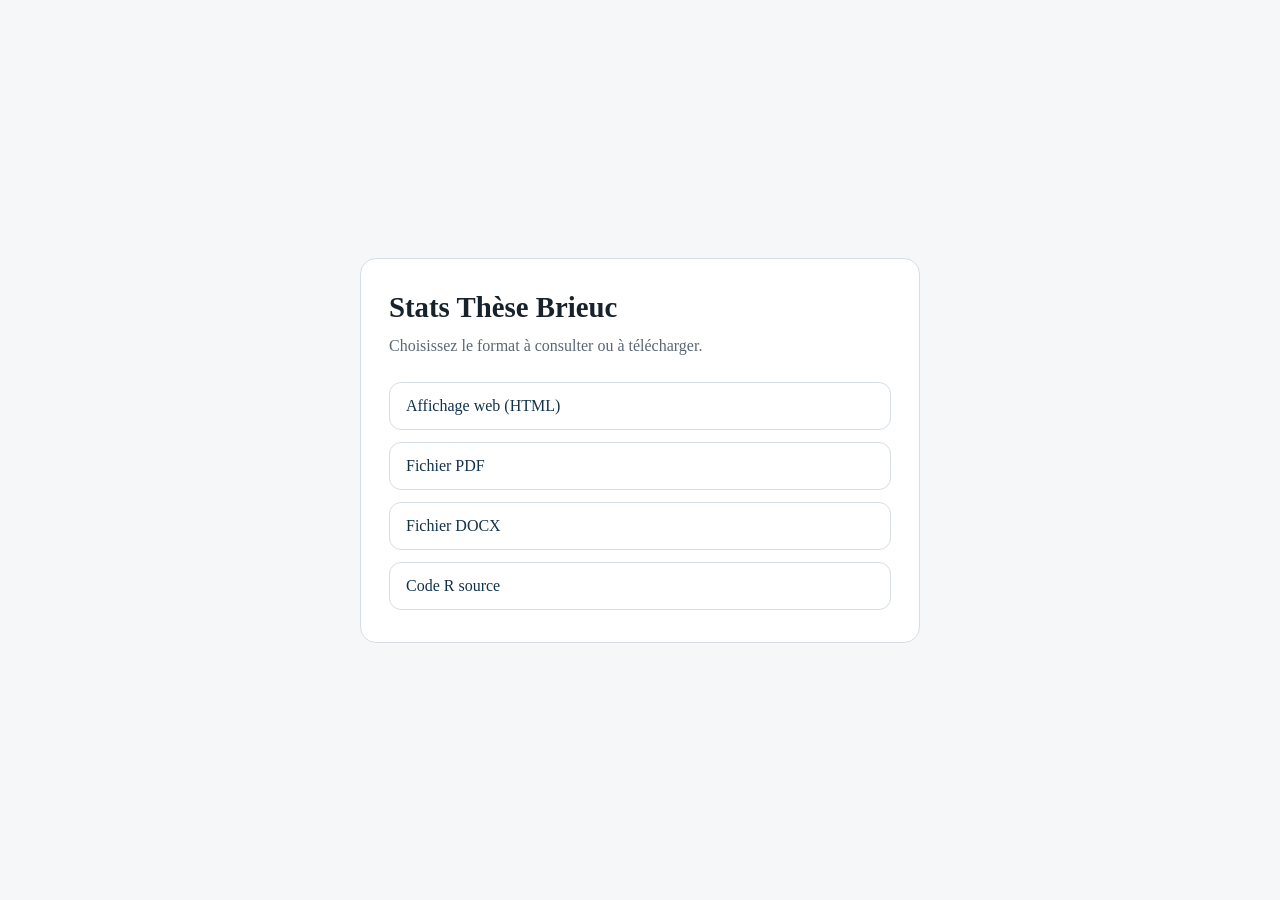
==== commit a44ab671: "c bon" ====
--- a/docs/index.html
+++ b/docs/index.html
@@ -1,838 +1,80 @@
 <!DOCTYPE html>
-<html xmlns="http://www.w3.org/1999/xhtml" lang="en" xml:lang="en"><head>
-
-<meta charset="utf-8">
-<meta name="generator" content="quarto-1.8.26">
-
-<meta name="viewport" content="width=device-width, initial-scale=1.0, user-scalable=yes">
-
-<meta name="author" content="Thomas Husson">
-
-<title>Stats Thèse Brieuc</title>
-<style>
-code{white-space: pre-wrap;}
-span.smallcaps{font-variant: small-caps;}
-div.columns{display: flex; gap: min(4vw, 1.5em);}
-div.column{flex: auto; overflow-x: auto;}
-div.hanging-indent{margin-left: 1.5em; text-indent: -1.5em;}
-ul.task-list{list-style: none;}
-ul.task-list li input[type="checkbox"] {
-  width: 0.8em;
-  margin: 0 0.8em 0.2em -1em; /* quarto-specific, see https://github.com/quarto-dev/quarto-cli/issues/4556 */ 
-  vertical-align: middle;
-}
-/* CSS for syntax highlighting */
-html { -webkit-text-size-adjust: 100%; }
-pre > code.sourceCode { white-space: pre; position: relative; }
-pre > code.sourceCode > span { display: inline-block; line-height: 1.25; }
-pre > code.sourceCode > span:empty { height: 1.2em; }
-.sourceCode { overflow: visible; }
-code.sourceCode > span { color: inherit; text-decoration: inherit; }
-div.sourceCode { margin: 1em 0; }
-pre.sourceCode { margin: 0; }
-@media screen {
-div.sourceCode { overflow: auto; }
-}
-@media print {
-pre > code.sourceCode { white-space: pre-wrap; }
-pre > code.sourceCode > span { text-indent: -5em; padding-left: 5em; }
-}
-pre.numberSource code
-  { counter-reset: source-line 0; }
-pre.numberSource code > span
-  { position: relative; left: -4em; counter-increment: source-line; }
-pre.numberSource code > span > a:first-child::before
-  { content: counter(source-line);
-    position: relative; left: -1em; text-align: right; vertical-align: baseline;
-    border: none; display: inline-block;
-    -webkit-touch-callout: none; -webkit-user-select: none;
-    -khtml-user-select: none; -moz-user-select: none;
-    -ms-user-select: none; user-select: none;
-    padding: 0 4px; width: 4em;
-  }
-pre.numberSource { margin-left: 3em;  padding-left: 4px; }
-div.sourceCode
-  {   }
-@media screen {
-pre > code.sourceCode > span > a:first-child::before { text-decoration: underline; }
-}
-</style>
-
-
-<script src="these_brieuc_files/libs/clipboard/clipboard.min.js"></script>
-<script src="these_brieuc_files/libs/quarto-html/quarto.js" type="module"></script>
-<script src="these_brieuc_files/libs/quarto-html/tabsets/tabsets.js" type="module"></script>
-<script src="these_brieuc_files/libs/quarto-html/axe/axe-check.js" type="module"></script>
-<script src="these_brieuc_files/libs/quarto-html/popper.min.js"></script>
-<script src="these_brieuc_files/libs/quarto-html/tippy.umd.min.js"></script>
-<script src="these_brieuc_files/libs/quarto-html/anchor.min.js"></script>
-<link href="these_brieuc_files/libs/quarto-html/tippy.css" rel="stylesheet">
-<link href="these_brieuc_files/libs/quarto-html/quarto-syntax-highlighting-587c61ba64f3a5504c4d52d930310e48.css" rel="stylesheet" id="quarto-text-highlighting-styles">
-<script src="these_brieuc_files/libs/bootstrap/bootstrap.min.js"></script>
-<link href="these_brieuc_files/libs/bootstrap/bootstrap-icons.css" rel="stylesheet">
-<link href="these_brieuc_files/libs/bootstrap/bootstrap-d6a003b94517c951b2d65075d42fb01b.min.css" rel="stylesheet" append-hash="true" id="quarto-bootstrap" data-mode="light">
-
-
-<link rel="stylesheet" href="styles.css">
+<html lang="fr">
+<head>
+  <meta charset="utf-8">
+  <meta name="viewport" content="width=device-width, initial-scale=1">
+  <title>Stats Thèse Brieuc</title>
+  <style>
+    :root {
+      color-scheme: light;
+      --bg: #f6f7f9;
+      --card: #ffffff;
+      --text: #18222c;
+      --muted: #5b6773;
+      --line: #d7dde4;
+      --accent: #12324a;
+    }
+    * { box-sizing: border-box; }
+    body {
+      margin: 0;
+      min-height: 100vh;
+      display: grid;
+      place-items: center;
+      padding: 24px;
+      font-family: Georgia, "Times New Roman", serif;
+      background: var(--bg);
+      color: var(--text);
+    }
+    main {
+      width: min(560px, 100%);
+      padding: 32px 28px;
+      background: var(--card);
+      border: 1px solid var(--line);
+      border-radius: 16px;
+    }
+    h1 {
+      margin: 0 0 10px;
+      font-size: 1.8rem;
+      font-weight: 600;
+    }
+    p {
+      margin: 0 0 24px;
+      color: var(--muted);
+      line-height: 1.5;
+    }
+    nav {
+      display: grid;
+      gap: 12px;
+    }
+    a {
+      display: block;
+      padding: 14px 16px;
+      border: 1px solid var(--line);
+      border-radius: 12px;
+      color: var(--accent);
+      text-decoration: none;
+      background: #fff;
+    }
+    a:hover,
+    a:focus {
+      border-color: #9eb0c0;
+      background: #fbfcfd;
+    }
+    .meta {
+      font-size: 0.95rem;
+    }
+  </style>
 </head>
-
-<body class="quarto-light">
-
-<div id="quarto-content" class="page-columns page-rows-contents page-layout-article toc-left">
-<div id="quarto-sidebar-toc-left" class="sidebar toc-left">
-  <nav id="TOC" role="doc-toc" class="toc-active">
-    <h2 id="toc-title">Table des matières</h2>
-   
-  <ul>
-  <li><a href="#import-de-la-base-et-préparation-des-données" id="toc-import-de-la-base-et-préparation-des-données" class="nav-link active" data-scroll-target="#import-de-la-base-et-préparation-des-données"><span class="header-section-number">1</span> Import de la base et préparation des données</a>
-  <ul>
-  <li><a href="#dates" id="toc-dates" class="nav-link" data-scroll-target="#dates"><span class="header-section-number">1.1</span> Dates</a></li>
-  <li><a href="#variables-numériques" id="toc-variables-numériques" class="nav-link" data-scroll-target="#variables-numériques"><span class="header-section-number">1.2</span> Variables numériques</a></li>
-  <li><a href="#variables-catégorielles" id="toc-variables-catégorielles" class="nav-link" data-scroll-target="#variables-catégorielles"><span class="header-section-number">1.3</span> Variables catégorielles</a>
-  <ul>
-  <li><a href="#côté" id="toc-côté" class="nav-link" data-scroll-target="#côté"><span class="header-section-number">1.3.1</span> Côté</a></li>
-  <li><a href="#niveau" id="toc-niveau" class="nav-link" data-scroll-target="#niveau"><span class="header-section-number">1.3.2</span> Niveau</a></li>
-  <li><a href="#examen-clinique" id="toc-examen-clinique" class="nav-link" data-scroll-target="#examen-clinique"><span class="header-section-number">1.3.3</span> Examen clinique</a></li>
-  <li><a href="#irm" id="toc-irm" class="nav-link" data-scroll-target="#irm"><span class="header-section-number">1.3.4</span> IRM</a></li>
-  <li><a href="#infiltrations" id="toc-infiltrations" class="nav-link" data-scroll-target="#infiltrations"><span class="header-section-number">1.3.5</span> Infiltrations</a></li>
-  <li><a href="#gold-standard" id="toc-gold-standard" class="nav-link" data-scroll-target="#gold-standard"><span class="header-section-number">1.3.6</span> Gold Standard</a></li>
-  <li><a href="#tests-cliniques-évaluateur-1" id="toc-tests-cliniques-évaluateur-1" class="nav-link" data-scroll-target="#tests-cliniques-évaluateur-1"><span class="header-section-number">1.3.7</span> Tests cliniques évaluateur 1</a>
-  <ul class="collapse">
-  <li><a href="#u1_e1" id="toc-u1_e1" class="nav-link" data-scroll-target="#u1_e1"><span class="header-section-number">1.3.7.1</span> U1_E1</a></li>
-  <li><a href="#u2a_e1" id="toc-u2a_e1" class="nav-link" data-scroll-target="#u2a_e1"><span class="header-section-number">1.3.7.2</span> U2a_E1</a></li>
-  <li><a href="#u2b_e1" id="toc-u2b_e1" class="nav-link" data-scroll-target="#u2b_e1"><span class="header-section-number">1.3.7.3</span> U2b_E1</a></li>
-  <li><a href="#u3_e1" id="toc-u3_e1" class="nav-link" data-scroll-target="#u3_e1"><span class="header-section-number">1.3.7.4</span> U3_E1</a></li>
-  <li><a href="#sc_e1" id="toc-sc_e1" class="nav-link" data-scroll-target="#sc_e1"><span class="header-section-number">1.3.7.5</span> Sc_E1</a></li>
-  <li><a href="#gachette-évaluateur-1" id="toc-gachette-évaluateur-1" class="nav-link" data-scroll-target="#gachette-évaluateur-1"><span class="header-section-number">1.3.7.6</span> Gachette évaluateur 1</a></li>
-  <li><a href="#tests-cliniques-évaluateur-2" id="toc-tests-cliniques-évaluateur-2" class="nav-link" data-scroll-target="#tests-cliniques-évaluateur-2"><span class="header-section-number">1.3.7.7</span> Tests cliniques évaluateur 2</a></li>
-  <li><a href="#u1_e2" id="toc-u1_e2" class="nav-link" data-scroll-target="#u1_e2"><span class="header-section-number">1.3.7.8</span> U1_E2</a></li>
-  <li><a href="#u2a_e2" id="toc-u2a_e2" class="nav-link" data-scroll-target="#u2a_e2"><span class="header-section-number">1.3.7.9</span> U2a_E2</a></li>
-  <li><a href="#u2b_e2" id="toc-u2b_e2" class="nav-link" data-scroll-target="#u2b_e2"><span class="header-section-number">1.3.7.10</span> U2b_E2</a></li>
-  <li><a href="#u3_e2" id="toc-u3_e2" class="nav-link" data-scroll-target="#u3_e2"><span class="header-section-number">1.3.7.11</span> U3_E2</a></li>
-  <li><a href="#sc_e2" id="toc-sc_e2" class="nav-link" data-scroll-target="#sc_e2"><span class="header-section-number">1.3.7.12</span> Sc_E2</a></li>
-  </ul></li>
-  </ul></li>
-  </ul></li>
-  <li><a href="#introduction" id="toc-introduction" class="nav-link" data-scroll-target="#introduction"><span class="header-section-number">2</span> Introduction</a></li>
-  </ul>
-<div class="quarto-alternate-formats"><h2>Other Formats</h2><ul><li><a href="these_brieuc.docx"><i class="bi bi-file-word"></i>MS Word</a></li><li><a href="these_brieuc.pdf"><i class="bi bi-file-pdf"></i>PDF</a></li></ul></div></nav>
-</div>
-<div id="quarto-margin-sidebar" class="sidebar margin-sidebar zindex-bottom">
-</div>
-<main class="content" id="quarto-document-content">
-
-<header id="title-block-header" class="quarto-title-block default">
-<div class="quarto-title">
-<h1 class="title">Stats Thèse Brieuc</h1>
-</div>
-
-
-
-<div class="quarto-title-meta">
-
-    <div>
-    <div class="quarto-title-meta-heading">Author</div>
-    <div class="quarto-title-meta-contents">
-             <p>Thomas Husson </p>
-          </div>
-  </div>
-    
-  
-    
-  </div>
-  
-
-
-</header>
-
-
-<div style="page-break-after: always;"></div>
-<div class="callout callout-style-default callout-note callout-titled" title="Origine de ce document">
-<div class="callout-header d-flex align-content-center">
-<div class="callout-icon-container">
-<i class="callout-icon"></i>
-</div>
-<div class="callout-title-container flex-fill">
-<span class="screen-reader-only">Note</span>Origine de ce document
-</div>
-</div>
-<div class="callout-body-container callout-body">
-<ul>
-<li><p>Ce document est au format Quarto Markdown (.qmd) : il contient du code R et est généré directement pour obtenir un rapport en PDF ou HTML.</p></li>
-<li><p>Il est donc à la fois un document de travail pour moi, et à la fois un document de présentation des analyses. Je laisse donc volontairement les sections de code pour transparence et reproductibilité des analyses.</p></li>
-<li><p>La préparation des données a été faite sur R plutôt que sur Excel pour éviter les erreurs et tracer les étapes. La première partie du document est donc consacrée à la préparation des données, avec des sections de code pour chaque variable (vous pouvez donc sauter les sections de code si vous ne souhaitez pas les détails de la préparation des données).</p></li>
-<li><p>Je suis interne en chirurgie digestive à Paris et actuellement un master 2 en biostatistiques (“Méthodologie et Statistiques en Recherche biomédicale”, Université Paris Saclay). Et accessoirement, ami de Brieuc !</p></li>
-<li><p>Le rapport est disponible en format HTML hébergé sur Github Pages, il est aussi téléchargeable en pdf en format PDF et Quarto (.qmd), contenant le code R utilisé pour les analyses</p></li>
-</ul>
-</div>
-</div>
-<div class="download-links" aria-label="Téléchargements du rapport">
-<p><a class="download-link download-link-pdf" href="these_brieuc.pdf" download="these_brieuc.pdf" type="application/pdf"> <svg viewbox="0 0 16 16" fill="currentColor" aria-hidden="true" focusable="false"> <path d="M14 4.5V14a2 2 0 0 1-2 2H4a2 2 0 0 1-2-2V2a2 2 0 0 1 2-2h5.5L14 4.5Zm-3 0A1.5 1.5 0 0 1 9.5 3V1.5H4A.5.5 0 0 0 3.5 2v12A.5.5 0 0 0 4 14.5h8a.5.5 0 0 0 .5-.5V4.5H11ZM4.75 8.5h1.5a1.75 1.75 0 1 1 0 3.5h-.5V13h-1V8.5Zm1 2.5h.5a.75.75 0 0 0 0-1.5h-.5V11Zm3-2.5h1.4a1.8 1.8 0 0 1 0 3.6h-.4V13h-1V8.5Zm1 2.6h.35a.8.8 0 0 0 0-1.6h-.35v1.6Zm2.55-2.6h2.45v1H13.3v.85h1.3v1h-1.3V13h-1V8.5Z"></path> </svg> <span>Télécharger le PDF</span> </a> <a class="download-link download-link-source" href="these_brieuc.qmd" download="these_brieuc.qmd" type="text/plain"> <svg viewbox="0 0 16 16" fill="currentColor" aria-hidden="true" focusable="false"> <path d="M5.719 11.59 2.91 8.782a1.1 1.1 0 0 1 0-1.556L5.72 4.42l.707.707L3.617 7.938a.1.1 0 0 0 0 .141l2.809 2.803-.707.707Zm4.562 0-.707-.707 2.809-2.804a.1.1 0 0 0 0-.14L9.574 5.126l.707-.707 2.808 2.808a1.1 1.1 0 0 1 0 1.555l-2.808 2.809ZM8.213 3.104l.966.26-1.392 5.532-.966-.26 1.392-5.532Z"></path> </svg> <span>Code R source</span> </a></p>
-</div>
-<div style="page-break-after: always;"></div>
-<section id="import-de-la-base-et-préparation-des-données" class="level1" data-number="1">
-<h1 data-number="1"><span class="header-section-number">1</span> Import de la base et préparation des données</h1>
-<section id="dates" class="level2" data-number="1.1">
-<h2 data-number="1.1" class="anchored" data-anchor-id="dates"><span class="header-section-number">1.1</span> Dates</h2>
-</section>
-<section id="variables-numériques" class="level2" data-number="1.2">
-<h2 data-number="1.2" class="anchored" data-anchor-id="variables-numériques"><span class="header-section-number">1.2</span> Variables numériques</h2>
-<div class="cell">
-<div class="code-copy-outer-scaffold"><div class="sourceCode cell-code" id="cb1"><pre class="sourceCode r code-with-copy"><code class="sourceCode r"><span id="cb1-1"><a href="#cb1-1" aria-hidden="true" tabindex="-1"></a><span class="co"># Convertir les variables numériques</span></span>
-<span id="cb1-2"><a href="#cb1-2" aria-hidden="true" tabindex="-1"></a>df<span class="sc">$</span>Age <span class="ot">&lt;-</span> <span class="fu">as.numeric</span>(df<span class="sc">$</span>Age)</span>
-<span id="cb1-3"><a href="#cb1-3" aria-hidden="true" tabindex="-1"></a><span class="fu">class</span>(df<span class="sc">$</span>Age)</span></code></pre></div><button title="Copy to Clipboard" class="code-copy-button"><i class="bi"></i></button></div>
-</div>
-</section>
-<section id="variables-catégorielles" class="level2" data-number="1.3">
-<h2 data-number="1.3" class="anchored" data-anchor-id="variables-catégorielles"><span class="header-section-number">1.3</span> Variables catégorielles</h2>
-<section id="côté" class="level3" data-number="1.3.1">
-<h3 data-number="1.3.1" class="anchored" data-anchor-id="côté"><span class="header-section-number">1.3.1</span> Côté</h3>
-<div class="cell">
-<div class="code-copy-outer-scaffold"><div class="sourceCode cell-code" id="cb2"><pre class="sourceCode r code-with-copy"><code class="sourceCode r"><span id="cb2-1"><a href="#cb2-1" aria-hidden="true" tabindex="-1"></a><span class="co"># Convertir la variable "Côté" en facteur</span></span>
-<span id="cb2-2"><a href="#cb2-2" aria-hidden="true" tabindex="-1"></a>df<span class="sc">$</span>Cote <span class="ot">&lt;-</span> <span class="fu">factor</span>(</span>
-<span id="cb2-3"><a href="#cb2-3" aria-hidden="true" tabindex="-1"></a>    <span class="fu">c</span>(<span class="at">G =</span> <span class="st">"Gauche"</span>, <span class="at">D =</span> <span class="st">"Droite"</span>)[df<span class="sc">$</span>Cote],</span>
-<span id="cb2-4"><a href="#cb2-4" aria-hidden="true" tabindex="-1"></a>    <span class="at">levels =</span> <span class="fu">c</span>(<span class="st">"Gauche"</span>, <span class="st">"Droite"</span>)</span>
-<span id="cb2-5"><a href="#cb2-5" aria-hidden="true" tabindex="-1"></a>)</span>
-<span id="cb2-6"><a href="#cb2-6" aria-hidden="true" tabindex="-1"></a><span class="fu">table</span>(df<span class="sc">$</span>Cote, <span class="at">useNA =</span> <span class="st">"ifany"</span>)</span></code></pre></div><button title="Copy to Clipboard" class="code-copy-button"><i class="bi"></i></button></div>
-</div>
-</section>
-<section id="niveau" class="level3" data-number="1.3.2">
-<h3 data-number="1.3.2" class="anchored" data-anchor-id="niveau"><span class="header-section-number">1.3.2</span> Niveau</h3>
-<div class="cell">
-<div class="code-copy-outer-scaffold"><div class="sourceCode cell-code" id="cb3"><pre class="sourceCode r code-with-copy"><code class="sourceCode r"><span id="cb3-1"><a href="#cb3-1" aria-hidden="true" tabindex="-1"></a><span class="co"># Convertir la variable "Niveau" en facteur ordonné</span></span>
-<span id="cb3-2"><a href="#cb3-2" aria-hidden="true" tabindex="-1"></a>df<span class="sc">$</span>Niveau</span>
-<span id="cb3-3"><a href="#cb3-3" aria-hidden="true" tabindex="-1"></a>df<span class="sc">$</span>Niveau <span class="ot">&lt;-</span> <span class="fu">factor</span>(</span>
-<span id="cb3-4"><a href="#cb3-4" aria-hidden="true" tabindex="-1"></a>    df<span class="sc">$</span>Niveau,</span>
-<span id="cb3-5"><a href="#cb3-5" aria-hidden="true" tabindex="-1"></a>    <span class="at">levels =</span> <span class="fu">c</span>(<span class="st">"C4"</span>, <span class="st">"C5"</span>, <span class="st">"C6"</span>, <span class="st">"C7"</span>, <span class="st">"C8"</span>),</span>
-<span id="cb3-6"><a href="#cb3-6" aria-hidden="true" tabindex="-1"></a>    <span class="at">ordered =</span> <span class="cn">TRUE</span></span>
-<span id="cb3-7"><a href="#cb3-7" aria-hidden="true" tabindex="-1"></a>)</span>
-<span id="cb3-8"><a href="#cb3-8" aria-hidden="true" tabindex="-1"></a><span class="fu">table</span>(df<span class="sc">$</span>Niveau, <span class="at">useNA =</span> <span class="st">"ifany"</span>)</span></code></pre></div><button title="Copy to Clipboard" class="code-copy-button"><i class="bi"></i></button></div>
-</div>
-</section>
-<section id="examen-clinique" class="level3" data-number="1.3.3">
-<h3 data-number="1.3.3" class="anchored" data-anchor-id="examen-clinique"><span class="header-section-number">1.3.3</span> Examen clinique</h3>
-<div class="cell">
-<div class="code-copy-outer-scaffold"><div class="sourceCode cell-code" id="cb4"><pre class="sourceCode r code-with-copy"><code class="sourceCode r"><span id="cb4-1"><a href="#cb4-1" aria-hidden="true" tabindex="-1"></a><span class="fu">str</span>(df<span class="sc">$</span>Examen_Clinique)</span>
-<span id="cb4-2"><a href="#cb4-2" aria-hidden="true" tabindex="-1"></a><span class="fu">class</span>(df<span class="sc">$</span>Examen_Clinique)</span>
-<span id="cb4-3"><a href="#cb4-3" aria-hidden="true" tabindex="-1"></a><span class="fu">unique</span>(df<span class="sc">$</span>Examen_Clinique)</span>
-<span id="cb4-4"><a href="#cb4-4" aria-hidden="true" tabindex="-1"></a><span class="co">#création d'une variable binaire "Examen_Clinique_Binaire" (1 = Positif, 0 = Negatif ou Douteux)</span></span>
-<span id="cb4-5"><a href="#cb4-5" aria-hidden="true" tabindex="-1"></a>df<span class="sc">$</span>Examen_Clinique_Positif_YN <span class="ot">&lt;-</span> <span class="fu">ifelse</span>(df<span class="sc">$</span>Examen_Clinique <span class="sc">==</span> <span class="st">"Positif"</span>, <span class="dv">1</span>, <span class="dv">0</span>)</span>
-<span id="cb4-6"><a href="#cb4-6" aria-hidden="true" tabindex="-1"></a><span class="fu">table</span>(df<span class="sc">$</span>Examen_Clinique_Positif_YN, <span class="at">useNA =</span> <span class="st">"ifany"</span>)</span>
-<span id="cb4-7"><a href="#cb4-7" aria-hidden="true" tabindex="-1"></a><span class="co">#création d'une variable binaire "Examen_Clinique_Douteux_YN" (1 = Douteux, 0 = Positif ou Negatif)</span></span>
-<span id="cb4-8"><a href="#cb4-8" aria-hidden="true" tabindex="-1"></a>df<span class="sc">$</span>Examen_Clinique_Douteux_YN <span class="ot">&lt;-</span> <span class="fu">ifelse</span>(df<span class="sc">$</span>Examen_Clinique <span class="sc">==</span> <span class="st">"Douteux"</span>, <span class="dv">1</span>, <span class="dv">0</span>)</span>
-<span id="cb4-9"><a href="#cb4-9" aria-hidden="true" tabindex="-1"></a><span class="fu">table</span>(df<span class="sc">$</span>Examen_Clinique_Douteux_YN, <span class="at">useNA =</span> <span class="st">"ifany"</span>)</span></code></pre></div><button title="Copy to Clipboard" class="code-copy-button"><i class="bi"></i></button></div>
-</div>
-</section>
-<section id="irm" class="level3" data-number="1.3.4">
-<h3 data-number="1.3.4" class="anchored" data-anchor-id="irm"><span class="header-section-number">1.3.4</span> IRM</h3>
-<div class="cell">
-<div class="code-copy-outer-scaffold"><div class="sourceCode cell-code" id="cb5"><pre class="sourceCode r code-with-copy"><code class="sourceCode r"><span id="cb5-1"><a href="#cb5-1" aria-hidden="true" tabindex="-1"></a><span class="fu">str</span>(df<span class="sc">$</span>IRM)</span>
-<span id="cb5-2"><a href="#cb5-2" aria-hidden="true" tabindex="-1"></a><span class="fu">class</span>(df<span class="sc">$</span>IRM)</span>
-<span id="cb5-3"><a href="#cb5-3" aria-hidden="true" tabindex="-1"></a><span class="fu">unique</span>(df<span class="sc">$</span>IRM)</span>
-<span id="cb5-4"><a href="#cb5-4" aria-hidden="true" tabindex="-1"></a><span class="co">#création d'une variable binaire "IRM_Positif_YN" (1 = Positif, 0 = Negatif ou Douteux)</span></span>
-<span id="cb5-5"><a href="#cb5-5" aria-hidden="true" tabindex="-1"></a>df<span class="sc">$</span>IRM_Positif_YN <span class="ot">&lt;-</span> <span class="fu">ifelse</span>(df<span class="sc">$</span>IRM <span class="sc">==</span> <span class="st">"Positif"</span>, <span class="dv">1</span>, <span class="dv">0</span>)</span>
-<span id="cb5-6"><a href="#cb5-6" aria-hidden="true" tabindex="-1"></a><span class="fu">table</span>(df<span class="sc">$</span>IRM_Positif_YN, <span class="at">useNA =</span> <span class="st">"ifany"</span>)</span>
-<span id="cb5-7"><a href="#cb5-7" aria-hidden="true" tabindex="-1"></a><span class="co">#création d'une variable binaire "IRM_Douteux_YN" (1 = Douteux, 0 = Positif ou Negatif)</span></span>
-<span id="cb5-8"><a href="#cb5-8" aria-hidden="true" tabindex="-1"></a>df<span class="sc">$</span>IRM_Douteux_YN <span class="ot">&lt;-</span> <span class="fu">ifelse</span>(df<span class="sc">$</span>IRM <span class="sc">==</span> <span class="st">"Douteux"</span>, <span class="dv">1</span>, <span class="dv">0</span>)</span>
-<span id="cb5-9"><a href="#cb5-9" aria-hidden="true" tabindex="-1"></a><span class="fu">table</span>(df<span class="sc">$</span>IRM_Douteux_YN, <span class="at">useNA =</span> <span class="st">"ifany"</span>)</span></code></pre></div><button title="Copy to Clipboard" class="code-copy-button"><i class="bi"></i></button></div>
-</div>
-</section>
-<section id="infiltrations" class="level3" data-number="1.3.5">
-<h3 data-number="1.3.5" class="anchored" data-anchor-id="infiltrations"><span class="header-section-number">1.3.5</span> Infiltrations</h3>
-<div class="cell">
-<div class="code-copy-outer-scaffold"><div class="sourceCode cell-code" id="cb6"><pre class="sourceCode r code-with-copy"><code class="sourceCode r"><span id="cb6-1"><a href="#cb6-1" aria-hidden="true" tabindex="-1"></a><span class="fu">str</span>(df<span class="sc">$</span>Infiltrations)</span>
-<span id="cb6-2"><a href="#cb6-2" aria-hidden="true" tabindex="-1"></a><span class="fu">class</span>(df<span class="sc">$</span>Infiltrations)</span>
-<span id="cb6-3"><a href="#cb6-3" aria-hidden="true" tabindex="-1"></a><span class="fu">unique</span>(df<span class="sc">$</span>Infiltrations)</span>
-<span id="cb6-4"><a href="#cb6-4" aria-hidden="true" tabindex="-1"></a><span class="co">#modification infiltrations pour mettre 1 et 0</span></span>
-<span id="cb6-5"><a href="#cb6-5" aria-hidden="true" tabindex="-1"></a>df<span class="sc">$</span>Infiltrations <span class="ot">&lt;-</span> <span class="fu">ifelse</span>(df<span class="sc">$</span>Infiltrations <span class="sc">==</span> <span class="st">"oui"</span>, <span class="dv">1</span>, <span class="fu">ifelse</span>(df<span class="sc">$</span>Infiltrations <span class="sc">==</span> <span class="st">"non"</span>, <span class="dv">0</span>, <span class="cn">NA</span>))</span>
-<span id="cb6-6"><a href="#cb6-6" aria-hidden="true" tabindex="-1"></a><span class="fu">table</span>(df<span class="sc">$</span>Infiltrations, <span class="at">useNA =</span> <span class="st">"ifany"</span>)</span></code></pre></div><button title="Copy to Clipboard" class="code-copy-button"><i class="bi"></i></button></div>
-</div>
-</section>
-<section id="gold-standard" class="level3" data-number="1.3.6">
-<h3 data-number="1.3.6" class="anchored" data-anchor-id="gold-standard"><span class="header-section-number">1.3.6</span> Gold Standard</h3>
-<div class="cell">
-<div class="code-copy-outer-scaffold"><div class="sourceCode cell-code" id="cb7"><pre class="sourceCode r code-with-copy"><code class="sourceCode r"><span id="cb7-1"><a href="#cb7-1" aria-hidden="true" tabindex="-1"></a><span class="co">#création d'une variable binaire "Gold_Standard_Positif_YN" (1 = Positif, 0 = Negatif ou Douteux ou NA)</span></span>
-<span id="cb7-2"><a href="#cb7-2" aria-hidden="true" tabindex="-1"></a>df<span class="sc">$</span>Gold_Standard_Positif_YN <span class="ot">&lt;-</span> <span class="fu">ifelse</span>(df<span class="sc">$</span>Gold_Standard <span class="sc">==</span> <span class="st">"Positif"</span>, <span class="dv">1</span>,</span>
-<span id="cb7-3"><a href="#cb7-3" aria-hidden="true" tabindex="-1"></a>    <span class="fu">ifelse</span>(df<span class="sc">$</span>Gold_Standard <span class="sc">%in%</span> <span class="fu">c</span>(<span class="st">"Negatif"</span>, <span class="st">"Douteux"</span>), <span class="dv">0</span>, <span class="cn">NA</span>)</span>
-<span id="cb7-4"><a href="#cb7-4" aria-hidden="true" tabindex="-1"></a>)</span>
-<span id="cb7-5"><a href="#cb7-5" aria-hidden="true" tabindex="-1"></a><span class="fu">table</span>(df<span class="sc">$</span>Gold_Standard_Positif_YN, <span class="at">useNA =</span> <span class="st">"ifany"</span>)</span>
-<span id="cb7-6"><a href="#cb7-6" aria-hidden="true" tabindex="-1"></a></span>
-<span id="cb7-7"><a href="#cb7-7" aria-hidden="true" tabindex="-1"></a><span class="co">#création d'une variable binaire "Gold_Standard_Douteux_YN" (1 = Douteux, 0 = Positif ou Negatif ou NA)</span></span>
-<span id="cb7-8"><a href="#cb7-8" aria-hidden="true" tabindex="-1"></a>df<span class="sc">$</span>Gold_Standard_Douteux_YN <span class="ot">&lt;-</span> <span class="fu">ifelse</span>(df<span class="sc">$</span>Gold_Standard <span class="sc">==</span> <span class="st">"Douteux"</span>, <span class="dv">1</span>,</span>
-<span id="cb7-9"><a href="#cb7-9" aria-hidden="true" tabindex="-1"></a>    <span class="fu">ifelse</span>(df<span class="sc">$</span>Gold_Standard <span class="sc">%in%</span> <span class="fu">c</span>(<span class="st">"Positif"</span>, <span class="st">"Negatif"</span>), <span class="dv">0</span>, <span class="cn">NA</span>)</span>
-<span id="cb7-10"><a href="#cb7-10" aria-hidden="true" tabindex="-1"></a>)</span>
-<span id="cb7-11"><a href="#cb7-11" aria-hidden="true" tabindex="-1"></a><span class="fu">table</span>(df<span class="sc">$</span>Gold_Standard_Douteux_YN, <span class="at">useNA =</span> <span class="st">"ifany"</span>)</span></code></pre></div><button title="Copy to Clipboard" class="code-copy-button"><i class="bi"></i></button></div>
-</div>
-</section>
-<section id="tests-cliniques-évaluateur-1" class="level3" data-number="1.3.7">
-<h3 data-number="1.3.7" class="anchored" data-anchor-id="tests-cliniques-évaluateur-1"><span class="header-section-number">1.3.7</span> Tests cliniques évaluateur 1</h3>
-<p>Les variables sont transformées en numériques binaires (1 = Positif / 0 = Negatif) pour faciliter les tests.</p>
-<section id="u1_e1" class="level4" data-number="1.3.7.1">
-<h4 data-number="1.3.7.1" class="anchored" data-anchor-id="u1_e1"><span class="header-section-number">1.3.7.1</span> U1_E1</h4>
-<div class="cell">
-<div class="code-copy-outer-scaffold"><div class="sourceCode cell-code" id="cb8"><pre class="sourceCode r code-with-copy"><code class="sourceCode r"><span id="cb8-1"><a href="#cb8-1" aria-hidden="true" tabindex="-1"></a><span class="fu">str</span>(df<span class="sc">$</span>U1_E1)</span>
-<span id="cb8-2"><a href="#cb8-2" aria-hidden="true" tabindex="-1"></a><span class="fu">class</span>(df<span class="sc">$</span>U1_E1)</span>
-<span id="cb8-3"><a href="#cb8-3" aria-hidden="true" tabindex="-1"></a><span class="fu">table</span>(df<span class="sc">$</span>U1_E1, <span class="at">useNA =</span> <span class="st">"ifany"</span>)</span>
-<span id="cb8-4"><a href="#cb8-4" aria-hidden="true" tabindex="-1"></a><span class="co">#création d'une variable binaire "U1_E1_Positif_YN" (1 = Positif, 0 = Negatif ou NA) </span></span>
-<span id="cb8-5"><a href="#cb8-5" aria-hidden="true" tabindex="-1"></a>df<span class="sc">$</span>U1_E1_positif <span class="ot">&lt;-</span> <span class="fu">as.numeric</span>(df<span class="sc">$</span>U1_E1 <span class="sc">==</span> <span class="st">"Positif"</span>)</span>
-<span id="cb8-6"><a href="#cb8-6" aria-hidden="true" tabindex="-1"></a><span class="fu">table</span>(df<span class="sc">$</span>U1_E1_positif, <span class="at">useNA =</span> <span class="st">"ifany"</span>)</span></code></pre></div><button title="Copy to Clipboard" class="code-copy-button"><i class="bi"></i></button></div>
-</div>
-</section>
-<section id="u2a_e1" class="level4" data-number="1.3.7.2">
-<h4 data-number="1.3.7.2" class="anchored" data-anchor-id="u2a_e1"><span class="header-section-number">1.3.7.2</span> U2a_E1</h4>
-<div class="cell">
-<div class="code-copy-outer-scaffold"><div class="sourceCode cell-code" id="cb9"><pre class="sourceCode r code-with-copy"><code class="sourceCode r"><span id="cb9-1"><a href="#cb9-1" aria-hidden="true" tabindex="-1"></a><span class="fu">str</span>(df<span class="sc">$</span>U2a_E1)</span>
-<span id="cb9-2"><a href="#cb9-2" aria-hidden="true" tabindex="-1"></a><span class="fu">class</span>(df<span class="sc">$</span>U2a_E1)</span>
-<span id="cb9-3"><a href="#cb9-3" aria-hidden="true" tabindex="-1"></a><span class="fu">table</span>(df<span class="sc">$</span>U2a_E1, <span class="at">useNA =</span> <span class="st">"ifany"</span>)</span>
-<span id="cb9-4"><a href="#cb9-4" aria-hidden="true" tabindex="-1"></a><span class="co">#création d'une variable binaire "U2a_E1_Positif_YN" (1 = Positif, 0 = Negatif ou NA) </span></span>
-<span id="cb9-5"><a href="#cb9-5" aria-hidden="true" tabindex="-1"></a>df<span class="sc">$</span>U2a_E1_positif <span class="ot">&lt;-</span> <span class="fu">as.numeric</span>(df<span class="sc">$</span>U2a_E1 <span class="sc">==</span> <span class="st">"Positif"</span>)</span>
-<span id="cb9-6"><a href="#cb9-6" aria-hidden="true" tabindex="-1"></a><span class="fu">table</span>(df<span class="sc">$</span>U2a_E1_positif, <span class="at">useNA =</span> <span class="st">"ifany"</span>)</span></code></pre></div><button title="Copy to Clipboard" class="code-copy-button"><i class="bi"></i></button></div>
-</div>
-</section>
-<section id="u2b_e1" class="level4" data-number="1.3.7.3">
-<h4 data-number="1.3.7.3" class="anchored" data-anchor-id="u2b_e1"><span class="header-section-number">1.3.7.3</span> U2b_E1</h4>
-<div class="cell">
-<div class="code-copy-outer-scaffold"><div class="sourceCode cell-code" id="cb10"><pre class="sourceCode r code-with-copy"><code class="sourceCode r"><span id="cb10-1"><a href="#cb10-1" aria-hidden="true" tabindex="-1"></a><span class="fu">str</span>(df<span class="sc">$</span>U2b_E1)</span>
-<span id="cb10-2"><a href="#cb10-2" aria-hidden="true" tabindex="-1"></a><span class="fu">class</span>(df<span class="sc">$</span>U2b_E1)</span>
-<span id="cb10-3"><a href="#cb10-3" aria-hidden="true" tabindex="-1"></a><span class="fu">table</span>(df<span class="sc">$</span>U2b_E1, <span class="at">useNA =</span> <span class="st">"ifany"</span>)</span>
-<span id="cb10-4"><a href="#cb10-4" aria-hidden="true" tabindex="-1"></a><span class="co">#création d'une variable binaire "U2b_E1_Positif_YN" (1 = Positif, 0 = Negatif ou NA) </span></span>
-<span id="cb10-5"><a href="#cb10-5" aria-hidden="true" tabindex="-1"></a>df<span class="sc">$</span>U2b_E1_positif <span class="ot">&lt;-</span> <span class="fu">as.numeric</span>(df<span class="sc">$</span>U2b_E1 <span class="sc">==</span> <span class="st">"Positif"</span>)</span>
-<span id="cb10-6"><a href="#cb10-6" aria-hidden="true" tabindex="-1"></a><span class="fu">table</span>(df<span class="sc">$</span>U2b_E1_positif, <span class="at">useNA =</span> <span class="st">"ifany"</span>)</span></code></pre></div><button title="Copy to Clipboard" class="code-copy-button"><i class="bi"></i></button></div>
-</div>
-</section>
-<section id="u3_e1" class="level4" data-number="1.3.7.4">
-<h4 data-number="1.3.7.4" class="anchored" data-anchor-id="u3_e1"><span class="header-section-number">1.3.7.4</span> U3_E1</h4>
-<div class="cell">
-<div class="code-copy-outer-scaffold"><div class="sourceCode cell-code" id="cb11"><pre class="sourceCode r code-with-copy"><code class="sourceCode r"><span id="cb11-1"><a href="#cb11-1" aria-hidden="true" tabindex="-1"></a><span class="fu">str</span>(df<span class="sc">$</span>U3_E1)</span>
-<span id="cb11-2"><a href="#cb11-2" aria-hidden="true" tabindex="-1"></a><span class="fu">class</span>(df<span class="sc">$</span>U3_E1)</span>
-<span id="cb11-3"><a href="#cb11-3" aria-hidden="true" tabindex="-1"></a><span class="fu">table</span>(df<span class="sc">$</span>U3_E1, <span class="at">useNA =</span> <span class="st">"ifany"</span>)</span>
-<span id="cb11-4"><a href="#cb11-4" aria-hidden="true" tabindex="-1"></a><span class="co">#création d'une variable binaire "U3_E1_Positif_YN" (1 = Positif, 0 = Negatif ou NA) </span></span>
-<span id="cb11-5"><a href="#cb11-5" aria-hidden="true" tabindex="-1"></a>df<span class="sc">$</span>U3_E1_positif <span class="ot">&lt;-</span> <span class="fu">as.numeric</span>(df<span class="sc">$</span>U3_E1 <span class="sc">==</span> <span class="st">"Positif"</span>)</span>
-<span id="cb11-6"><a href="#cb11-6" aria-hidden="true" tabindex="-1"></a><span class="fu">table</span>(df<span class="sc">$</span>U3_E1_positif, <span class="at">useNA =</span> <span class="st">"ifany"</span>)</span></code></pre></div><button title="Copy to Clipboard" class="code-copy-button"><i class="bi"></i></button></div>
-</div>
-</section>
-<section id="sc_e1" class="level4" data-number="1.3.7.5">
-<h4 data-number="1.3.7.5" class="anchored" data-anchor-id="sc_e1"><span class="header-section-number">1.3.7.5</span> Sc_E1</h4>
-<p>Il existe un “NT” dans Sc_E1, traité comme NA</p>
-<div class="cell">
-<div class="code-copy-outer-scaffold"><div class="sourceCode cell-code" id="cb12"><pre class="sourceCode r code-with-copy"><code class="sourceCode r"><span id="cb12-1"><a href="#cb12-1" aria-hidden="true" tabindex="-1"></a><span class="fu">str</span>(df<span class="sc">$</span>Sc_E1)</span>
-<span id="cb12-2"><a href="#cb12-2" aria-hidden="true" tabindex="-1"></a><span class="fu">class</span>(df<span class="sc">$</span>Sc_E1)</span>
-<span id="cb12-3"><a href="#cb12-3" aria-hidden="true" tabindex="-1"></a><span class="fu">table</span>(df<span class="sc">$</span>Sc_E1, <span class="at">useNA =</span> <span class="st">"ifany"</span>)</span>
-<span id="cb12-4"><a href="#cb12-4" aria-hidden="true" tabindex="-1"></a><span class="co"># conversion de "NT" en NA</span></span>
-<span id="cb12-5"><a href="#cb12-5" aria-hidden="true" tabindex="-1"></a>df<span class="sc">$</span>Sc_E1 <span class="ot">&lt;-</span> <span class="fu">ifelse</span>(df<span class="sc">$</span>Sc_E1 <span class="sc">==</span> <span class="st">"NT"</span>, <span class="cn">NA</span>, df<span class="sc">$</span>Sc_E1)</span>
-<span id="cb12-6"><a href="#cb12-6" aria-hidden="true" tabindex="-1"></a><span class="fu">table</span>(df<span class="sc">$</span>Sc_E1, <span class="at">useNA =</span> <span class="st">"ifany"</span>)</span>
-<span id="cb12-7"><a href="#cb12-7" aria-hidden="true" tabindex="-1"></a><span class="co">#création d'une variable binaire "Sc_E1_Positif_YN" (1 = Positif, 0 = Negatif ou NA) </span></span>
-<span id="cb12-8"><a href="#cb12-8" aria-hidden="true" tabindex="-1"></a>df<span class="sc">$</span>Sc_E1_positif <span class="ot">&lt;-</span> <span class="fu">as.numeric</span>(df<span class="sc">$</span>Sc_E1 <span class="sc">==</span> <span class="st">"Positif"</span>)</span>
-<span id="cb12-9"><a href="#cb12-9" aria-hidden="true" tabindex="-1"></a><span class="fu">table</span>(df<span class="sc">$</span>Sc_E1_positif, <span class="at">useNA =</span> <span class="st">"ifany"</span>)</span></code></pre></div><button title="Copy to Clipboard" class="code-copy-button"><i class="bi"></i></button></div>
-</div>
-</section>
-<section id="gachette-évaluateur-1" class="level4" data-number="1.3.7.6">
-<h4 data-number="1.3.7.6" class="anchored" data-anchor-id="gachette-évaluateur-1"><span class="header-section-number">1.3.7.6</span> Gachette évaluateur 1</h4>
-<p>Renommage de la variable “Gachette” en “Gachette_E1” pour plus de clarté</p>
-<div class="cell">
-<div class="code-copy-outer-scaffold"><div class="sourceCode cell-code" id="cb13"><pre class="sourceCode r code-with-copy"><code class="sourceCode r"><span id="cb13-1"><a href="#cb13-1" aria-hidden="true" tabindex="-1"></a><span class="co"># Renommage de la variable "Gachette" en "Gachette1"</span></span>
-<span id="cb13-2"><a href="#cb13-2" aria-hidden="true" tabindex="-1"></a><span class="fu">names</span>(df)[<span class="fu">names</span>(df) <span class="sc">==</span> <span class="st">"Gachette"</span>] <span class="ot">&lt;-</span> <span class="st">"Gachette1"</span></span>
-<span id="cb13-3"><a href="#cb13-3" aria-hidden="true" tabindex="-1"></a><span class="fu">table</span>(df<span class="sc">$</span>Gachette1, <span class="at">useNA =</span> <span class="st">"ifany"</span>)</span>
-<span id="cb13-4"><a href="#cb13-4" aria-hidden="true" tabindex="-1"></a><span class="co"># transformation de la variable en factoriel non ordonné </span></span>
-<span id="cb13-5"><a href="#cb13-5" aria-hidden="true" tabindex="-1"></a>df<span class="sc">$</span>Gachette1 <span class="ot">&lt;-</span> <span class="fu">factor</span>(df<span class="sc">$</span>Gachette1, <span class="at">levels =</span> <span class="fu">c</span>(<span class="st">"paraspinal"</span>, <span class="st">"susclavier"</span>))</span>
-<span id="cb13-6"><a href="#cb13-6" aria-hidden="true" tabindex="-1"></a><span class="fu">table</span>(df<span class="sc">$</span>Gachette1, <span class="at">useNA =</span> <span class="st">"ifany"</span>)</span>
-<span id="cb13-7"><a href="#cb13-7" aria-hidden="true" tabindex="-1"></a><span class="fu">class</span>(df<span class="sc">$</span>Gachette1)</span></code></pre></div><button title="Copy to Clipboard" class="code-copy-button"><i class="bi"></i></button></div>
-</div>
-</section>
-<section id="tests-cliniques-évaluateur-2" class="level4" data-number="1.3.7.7">
-<h4 data-number="1.3.7.7" class="anchored" data-anchor-id="tests-cliniques-évaluateur-2"><span class="header-section-number">1.3.7.7</span> Tests cliniques évaluateur 2</h4>
-</section>
-<section id="u1_e2" class="level4" data-number="1.3.7.8">
-<h4 data-number="1.3.7.8" class="anchored" data-anchor-id="u1_e2"><span class="header-section-number">1.3.7.8</span> U1_E2</h4>
-<div class="cell">
-<div class="code-copy-outer-scaffold"><div class="sourceCode cell-code" id="cb14"><pre class="sourceCode r code-with-copy"><code class="sourceCode r"><span id="cb14-1"><a href="#cb14-1" aria-hidden="true" tabindex="-1"></a><span class="fu">str</span>(df<span class="sc">$</span>U1_E2)</span>
-<span id="cb14-2"><a href="#cb14-2" aria-hidden="true" tabindex="-1"></a><span class="fu">class</span>(df<span class="sc">$</span>U1_E2)</span>
-<span id="cb14-3"><a href="#cb14-3" aria-hidden="true" tabindex="-1"></a><span class="fu">table</span>(df<span class="sc">$</span>U1_E2, <span class="at">useNA =</span> <span class="st">"ifany"</span>)</span>
-<span id="cb14-4"><a href="#cb14-4" aria-hidden="true" tabindex="-1"></a><span class="co">#transformation NT en NA </span></span>
-<span id="cb14-5"><a href="#cb14-5" aria-hidden="true" tabindex="-1"></a>df<span class="sc">$</span>U1_E2 <span class="ot">&lt;-</span> <span class="fu">ifelse</span>(df<span class="sc">$</span>U1_E2 <span class="sc">==</span> <span class="st">"NT"</span>, <span class="cn">NA</span>, df<span class="sc">$</span>U1_E2)</span>
-<span id="cb14-6"><a href="#cb14-6" aria-hidden="true" tabindex="-1"></a><span class="fu">table</span>(df<span class="sc">$</span>U1_E2, <span class="at">useNA =</span> <span class="st">"ifany"</span>)</span>
-<span id="cb14-7"><a href="#cb14-7" aria-hidden="true" tabindex="-1"></a><span class="co">#création d'une variable binaire "U1_E2_Positif_YN" (1 = Positif, 0 = Negatif ou NA) </span></span>
-<span id="cb14-8"><a href="#cb14-8" aria-hidden="true" tabindex="-1"></a>df<span class="sc">$</span>U1_E2_positif <span class="ot">&lt;-</span> <span class="fu">as.numeric</span>(df<span class="sc">$</span>U1_E2 <span class="sc">==</span> <span class="st">"Positif"</span>)</span>
-<span id="cb14-9"><a href="#cb14-9" aria-hidden="true" tabindex="-1"></a><span class="fu">table</span>(df<span class="sc">$</span>U1_E2_positif, <span class="at">useNA =</span> <span class="st">"ifany"</span>)</span></code></pre></div><button title="Copy to Clipboard" class="code-copy-button"><i class="bi"></i></button></div>
-</div>
-</section>
-<section id="u2a_e2" class="level4" data-number="1.3.7.9">
-<h4 data-number="1.3.7.9" class="anchored" data-anchor-id="u2a_e2"><span class="header-section-number">1.3.7.9</span> U2a_E2</h4>
-<div class="cell">
-<div class="code-copy-outer-scaffold"><div class="sourceCode cell-code" id="cb15"><pre class="sourceCode r code-with-copy"><code class="sourceCode r"><span id="cb15-1"><a href="#cb15-1" aria-hidden="true" tabindex="-1"></a><span class="fu">str</span>(df<span class="sc">$</span>U2a_E2)</span>
-<span id="cb15-2"><a href="#cb15-2" aria-hidden="true" tabindex="-1"></a><span class="fu">class</span>(df<span class="sc">$</span>U2a_E2)</span>
-<span id="cb15-3"><a href="#cb15-3" aria-hidden="true" tabindex="-1"></a><span class="fu">table</span>(df<span class="sc">$</span>U2a_E2, <span class="at">useNA =</span> <span class="st">"ifany"</span>)</span>
-<span id="cb15-4"><a href="#cb15-4" aria-hidden="true" tabindex="-1"></a><span class="co">#transformation NT en NA </span></span>
-<span id="cb15-5"><a href="#cb15-5" aria-hidden="true" tabindex="-1"></a>df<span class="sc">$</span>U2a_E2 <span class="ot">&lt;-</span> <span class="fu">ifelse</span>(df<span class="sc">$</span>U2a_E2 <span class="sc">==</span> <span class="st">"NT"</span>, <span class="cn">NA</span>, df<span class="sc">$</span>U2a_E2)</span>
-<span id="cb15-6"><a href="#cb15-6" aria-hidden="true" tabindex="-1"></a><span class="fu">table</span>(df<span class="sc">$</span>U2a_E2, <span class="at">useNA =</span> <span class="st">"ifany"</span>)</span>
-<span id="cb15-7"><a href="#cb15-7" aria-hidden="true" tabindex="-1"></a><span class="co">#création d'une variable binaire "U2a_E2_Positif_YN" (1 = Positif, 0 = Negatif ou NA) </span></span>
-<span id="cb15-8"><a href="#cb15-8" aria-hidden="true" tabindex="-1"></a>df<span class="sc">$</span>U2a_E2_positif <span class="ot">&lt;-</span> <span class="fu">as.numeric</span>(df<span class="sc">$</span>U2a_E2 <span class="sc">==</span> <span class="st">"Positif"</span>)</span>
-<span id="cb15-9"><a href="#cb15-9" aria-hidden="true" tabindex="-1"></a><span class="fu">table</span>(df<span class="sc">$</span>U2a_E2_positif, <span class="at">useNA =</span> <span class="st">"ifany"</span>)</span></code></pre></div><button title="Copy to Clipboard" class="code-copy-button"><i class="bi"></i></button></div>
-</div>
-</section>
-<section id="u2b_e2" class="level4" data-number="1.3.7.10">
-<h4 data-number="1.3.7.10" class="anchored" data-anchor-id="u2b_e2"><span class="header-section-number">1.3.7.10</span> U2b_E2</h4>
-<div class="cell">
-<div class="code-copy-outer-scaffold"><div class="sourceCode cell-code" id="cb16"><pre class="sourceCode r code-with-copy"><code class="sourceCode r"><span id="cb16-1"><a href="#cb16-1" aria-hidden="true" tabindex="-1"></a><span class="fu">str</span>(df<span class="sc">$</span>U2b_E2)</span>
-<span id="cb16-2"><a href="#cb16-2" aria-hidden="true" tabindex="-1"></a><span class="fu">class</span>(df<span class="sc">$</span>U2b_E2)</span>
-<span id="cb16-3"><a href="#cb16-3" aria-hidden="true" tabindex="-1"></a><span class="fu">table</span>(df<span class="sc">$</span>U2b_E2, <span class="at">useNA =</span> <span class="st">"ifany"</span>)</span>
-<span id="cb16-4"><a href="#cb16-4" aria-hidden="true" tabindex="-1"></a><span class="co">#transformation NT en NA</span></span>
-<span id="cb16-5"><a href="#cb16-5" aria-hidden="true" tabindex="-1"></a>df<span class="sc">$</span>U2b_E2 <span class="ot">&lt;-</span> <span class="fu">ifelse</span>(df<span class="sc">$</span>U2b_E2 <span class="sc">==</span> <span class="st">"NT"</span>, <span class="cn">NA</span>, df<span class="sc">$</span>U2b_E2)</span>
-<span id="cb16-6"><a href="#cb16-6" aria-hidden="true" tabindex="-1"></a><span class="fu">table</span>(df<span class="sc">$</span>U2b_E2, <span class="at">useNA =</span> <span class="st">"ifany"</span>)</span>
-<span id="cb16-7"><a href="#cb16-7" aria-hidden="true" tabindex="-1"></a><span class="co">#création d'une variable binaire "U2b_E2_Positif_YN" (1 = Positif, 0 = Negatif ou NA) </span></span>
-<span id="cb16-8"><a href="#cb16-8" aria-hidden="true" tabindex="-1"></a>df<span class="sc">$</span>U2b_E2_positif <span class="ot">&lt;-</span> <span class="fu">as.numeric</span>(df<span class="sc">$</span>U2b_E2 <span class="sc">==</span> <span class="st">"Positif"</span>)</span>
-<span id="cb16-9"><a href="#cb16-9" aria-hidden="true" tabindex="-1"></a><span class="fu">table</span>(df<span class="sc">$</span>U2b_E2_positif, <span class="at">useNA =</span> <span class="st">"ifany"</span>)</span></code></pre></div><button title="Copy to Clipboard" class="code-copy-button"><i class="bi"></i></button></div>
-</div>
-</section>
-<section id="u3_e2" class="level4" data-number="1.3.7.11">
-<h4 data-number="1.3.7.11" class="anchored" data-anchor-id="u3_e2"><span class="header-section-number">1.3.7.11</span> U3_E2</h4>
-<div class="cell">
-<div class="code-copy-outer-scaffold"><div class="sourceCode cell-code" id="cb17"><pre class="sourceCode r code-with-copy"><code class="sourceCode r"><span id="cb17-1"><a href="#cb17-1" aria-hidden="true" tabindex="-1"></a><span class="fu">str</span>(df<span class="sc">$</span>U3_E2)</span>
-<span id="cb17-2"><a href="#cb17-2" aria-hidden="true" tabindex="-1"></a><span class="fu">class</span>(df<span class="sc">$</span>U3_E2)</span>
-<span id="cb17-3"><a href="#cb17-3" aria-hidden="true" tabindex="-1"></a><span class="fu">table</span>(df<span class="sc">$</span>U3_E2, <span class="at">useNA =</span> <span class="st">"ifany"</span>)</span>
-<span id="cb17-4"><a href="#cb17-4" aria-hidden="true" tabindex="-1"></a><span class="co">#transformation NT en NA</span></span>
-<span id="cb17-5"><a href="#cb17-5" aria-hidden="true" tabindex="-1"></a>df<span class="sc">$</span>U3_E2 <span class="ot">&lt;-</span> <span class="fu">ifelse</span>(df<span class="sc">$</span>U3_E2 <span class="sc">==</span> <span class="st">"NT"</span>, <span class="cn">NA</span>, df<span class="sc">$</span>U3_E2)</span>
-<span id="cb17-6"><a href="#cb17-6" aria-hidden="true" tabindex="-1"></a><span class="fu">table</span>(df<span class="sc">$</span>U3_E2, <span class="at">useNA =</span> <span class="st">"ifany"</span>)</span>
-<span id="cb17-7"><a href="#cb17-7" aria-hidden="true" tabindex="-1"></a><span class="co">#création d'une variable binaire "U3_E2_Positif_YN" (1 = Positif, 0 = Negatif ou NA) </span></span>
-<span id="cb17-8"><a href="#cb17-8" aria-hidden="true" tabindex="-1"></a>df<span class="sc">$</span>U3_E2_positif <span class="ot">&lt;-</span> <span class="fu">as.numeric</span>(df<span class="sc">$</span>U3_E2 <span class="sc">==</span> <span class="st">"Positif"</span>)</span>
-<span id="cb17-9"><a href="#cb17-9" aria-hidden="true" tabindex="-1"></a><span class="fu">table</span>(df<span class="sc">$</span>U3_E2_positif, <span class="at">useNA =</span> <span class="st">"ifany"</span>)</span></code></pre></div><button title="Copy to Clipboard" class="code-copy-button"><i class="bi"></i></button></div>
-</div>
-</section>
-<section id="sc_e2" class="level4" data-number="1.3.7.12">
-<h4 data-number="1.3.7.12" class="anchored" data-anchor-id="sc_e2"><span class="header-section-number">1.3.7.12</span> Sc_E2</h4>
-<div class="cell">
-<div class="code-copy-outer-scaffold"><div class="sourceCode cell-code" id="cb18"><pre class="sourceCode r code-with-copy"><code class="sourceCode r"><span id="cb18-1"><a href="#cb18-1" aria-hidden="true" tabindex="-1"></a><span class="fu">str</span>(df<span class="sc">$</span>Sc_E2)</span>
-<span id="cb18-2"><a href="#cb18-2" aria-hidden="true" tabindex="-1"></a><span class="fu">class</span>(df<span class="sc">$</span>Sc_E2)</span>
-<span id="cb18-3"><a href="#cb18-3" aria-hidden="true" tabindex="-1"></a><span class="fu">table</span>(df<span class="sc">$</span>Sc_E2, <span class="at">useNA =</span> <span class="st">"ifany"</span>)</span>
-<span id="cb18-4"><a href="#cb18-4" aria-hidden="true" tabindex="-1"></a><span class="co">#transformation NT en NA</span></span>
-<span id="cb18-5"><a href="#cb18-5" aria-hidden="true" tabindex="-1"></a>df<span class="sc">$</span>Sc_E2 <span class="ot">&lt;-</span> <span class="fu">ifelse</span>(df<span class="sc">$</span>Sc_E2 <span class="sc">==</span> <span class="st">"NT"</span>, <span class="cn">NA</span>, df<span class="sc">$</span>Sc_E2)</span>
-<span id="cb18-6"><a href="#cb18-6" aria-hidden="true" tabindex="-1"></a><span class="fu">table</span>(df<span class="sc">$</span>Sc_E2, <span class="at">useNA =</span> <span class="st">"ifany"</span>)</span>
-<span id="cb18-7"><a href="#cb18-7" aria-hidden="true" tabindex="-1"></a><span class="co">#création d'une variable binaire "Sc_E2_Positif_YN" (1 = Positif, 0 = Negatif ou NA) </span></span>
-<span id="cb18-8"><a href="#cb18-8" aria-hidden="true" tabindex="-1"></a>df<span class="sc">$</span>Sc_E2_positif <span class="ot">&lt;-</span> <span class="fu">as.numeric</span>(df<span class="sc">$</span>Sc_E2 <span class="sc">==</span> <span class="st">"Positif"</span>)</span>
-<span id="cb18-9"><a href="#cb18-9" aria-hidden="true" tabindex="-1"></a><span class="fu">table</span>(df<span class="sc">$</span>Sc_E2_positif, <span class="at">useNA =</span> <span class="st">"ifany"</span>)</span></code></pre></div><button title="Copy to Clipboard" class="code-copy-button"><i class="bi"></i></button></div>
-</div>
-</section>
-</section>
-</section>
-</section>
-<section id="introduction" class="level1" data-number="2">
-<h1 data-number="2"><span class="header-section-number">2</span> Introduction</h1>
-<ul>
-<li><p>4 tests ULNT (Upper Limb Neurodynamic Tests) : ULNT1, ULNT2a, ULNT2b, ULNT3</p></li>
-<li><p>Qu’il faut comparer à deux gold standards :</p>
-<ul>
-<li><p>Gold standard 1 : diagnostic d’une névralgie cervico-brachiale par examen clinique + IRM et consensus entre 2 orthopédistes seniors</p></li>
-<li><p>Gold standard 2 : diagnostic d’une névralgie cervico-brachiale par examen clinique + IRM par un orthopédiste senior + résultat positif à une infiltration et/ou geste chirurgical</p></li>
-</ul></li>
-<li><p>Objectif : Évaluation de la performance diagnostique, par rapport au gold standard, des ULNT et du Scratch Collapse Test pour le le diagnostic des névralgies cervicobrachiales en consultation de chir ortho.</p></li>
-</ul>
-</section>
-
-</main>
-<!-- /main column -->
-<script id="quarto-html-after-body" type="application/javascript">
-  window.document.addEventListener("DOMContentLoaded", function (event) {
-    const icon = "";
-    const anchorJS = new window.AnchorJS();
-    anchorJS.options = {
-      placement: 'right',
-      icon: icon
-    };
-    anchorJS.add('.anchored');
-    const isCodeAnnotation = (el) => {
-      for (const clz of el.classList) {
-        if (clz.startsWith('code-annotation-')) {                     
-          return true;
-        }
-      }
-      return false;
-    }
-    const onCopySuccess = function(e) {
-      // button target
-      const button = e.trigger;
-      // don't keep focus
-      button.blur();
-      // flash "checked"
-      button.classList.add('code-copy-button-checked');
-      var currentTitle = button.getAttribute("title");
-      button.setAttribute("title", "Copied!");
-      let tooltip;
-      if (window.bootstrap) {
-        button.setAttribute("data-bs-toggle", "tooltip");
-        button.setAttribute("data-bs-placement", "left");
-        button.setAttribute("data-bs-title", "Copied!");
-        tooltip = new bootstrap.Tooltip(button, 
-          { trigger: "manual", 
-            customClass: "code-copy-button-tooltip",
-            offset: [0, -8]});
-        tooltip.show();    
-      }
-      setTimeout(function() {
-        if (tooltip) {
-          tooltip.hide();
-          button.removeAttribute("data-bs-title");
-          button.removeAttribute("data-bs-toggle");
-          button.removeAttribute("data-bs-placement");
-        }
-        button.setAttribute("title", currentTitle);
-        button.classList.remove('code-copy-button-checked');
-      }, 1000);
-      // clear code selection
-      e.clearSelection();
-    }
-    const getTextToCopy = function(trigger) {
-      const outerScaffold = trigger.parentElement.cloneNode(true);
-      const codeEl = outerScaffold.querySelector('code');
-      for (const childEl of codeEl.children) {
-        if (isCodeAnnotation(childEl)) {
-          childEl.remove();
-        }
-      }
-      return codeEl.innerText;
-    }
-    const clipboard = new window.ClipboardJS('.code-copy-button:not([data-in-quarto-modal])', {
-      text: getTextToCopy
-    });
-    clipboard.on('success', onCopySuccess);
-    if (window.document.getElementById('quarto-embedded-source-code-modal')) {
-      const clipboardModal = new window.ClipboardJS('.code-copy-button[data-in-quarto-modal]', {
-        text: getTextToCopy,
-        container: window.document.getElementById('quarto-embedded-source-code-modal')
-      });
-      clipboardModal.on('success', onCopySuccess);
-    }
-      var localhostRegex = new RegExp(/^(?:http|https):\/\/localhost\:?[0-9]*\//);
-      var mailtoRegex = new RegExp(/^mailto:/);
-        var filterRegex = new RegExp('/' + window.location.host + '/');
-      var isInternal = (href) => {
-          return filterRegex.test(href) || localhostRegex.test(href) || mailtoRegex.test(href);
-      }
-      // Inspect non-navigation links and adorn them if external
-     var links = window.document.querySelectorAll('a[href]:not(.nav-link):not(.navbar-brand):not(.toc-action):not(.sidebar-link):not(.sidebar-item-toggle):not(.pagination-link):not(.no-external):not([aria-hidden]):not(.dropdown-item):not(.quarto-navigation-tool):not(.about-link)');
-      for (var i=0; i<links.length; i++) {
-        const link = links[i];
-        if (!isInternal(link.href)) {
-          // undo the damage that might have been done by quarto-nav.js in the case of
-          // links that we want to consider external
-          if (link.dataset.originalHref !== undefined) {
-            link.href = link.dataset.originalHref;
-          }
-        }
-      }
-    function tippyHover(el, contentFn, onTriggerFn, onUntriggerFn) {
-      const config = {
-        allowHTML: true,
-        maxWidth: 500,
-        delay: 100,
-        arrow: false,
-        appendTo: function(el) {
-            return el.parentElement;
-        },
-        interactive: true,
-        interactiveBorder: 10,
-        theme: 'quarto',
-        placement: 'bottom-start',
-      };
-      if (contentFn) {
-        config.content = contentFn;
-      }
-      if (onTriggerFn) {
-        config.onTrigger = onTriggerFn;
-      }
-      if (onUntriggerFn) {
-        config.onUntrigger = onUntriggerFn;
-      }
-      window.tippy(el, config); 
-    }
-    const noterefs = window.document.querySelectorAll('a[role="doc-noteref"]');
-    for (var i=0; i<noterefs.length; i++) {
-      const ref = noterefs[i];
-      tippyHover(ref, function() {
-        // use id or data attribute instead here
-        let href = ref.getAttribute('data-footnote-href') || ref.getAttribute('href');
-        try { href = new URL(href).hash; } catch {}
-        const id = href.replace(/^#\/?/, "");
-        const note = window.document.getElementById(id);
-        if (note) {
-          return note.innerHTML;
-        } else {
-          return "";
-        }
-      });
-    }
-    const xrefs = window.document.querySelectorAll('a.quarto-xref');
-    const processXRef = (id, note) => {
-      // Strip column container classes
-      const stripColumnClz = (el) => {
-        el.classList.remove("page-full", "page-columns");
-        if (el.children) {
-          for (const child of el.children) {
-            stripColumnClz(child);
-          }
-        }
-      }
-      stripColumnClz(note)
-      if (id === null || id.startsWith('sec-')) {
-        // Special case sections, only their first couple elements
-        const container = document.createElement("div");
-        if (note.children && note.children.length > 2) {
-          container.appendChild(note.children[0].cloneNode(true));
-          for (let i = 1; i < note.children.length; i++) {
-            const child = note.children[i];
-            if (child.tagName === "P" && child.innerText === "") {
-              continue;
-            } else {
-              container.appendChild(child.cloneNode(true));
-              break;
-            }
-          }
-          if (window.Quarto?.typesetMath) {
-            window.Quarto.typesetMath(container);
-          }
-          return container.innerHTML
-        } else {
-          if (window.Quarto?.typesetMath) {
-            window.Quarto.typesetMath(note);
-          }
-          return note.innerHTML;
-        }
-      } else {
-        // Remove any anchor links if they are present
-        const anchorLink = note.querySelector('a.anchorjs-link');
-        if (anchorLink) {
-          anchorLink.remove();
-        }
-        if (window.Quarto?.typesetMath) {
-          window.Quarto.typesetMath(note);
-        }
-        if (note.classList.contains("callout")) {
-          return note.outerHTML;
-        } else {
-          return note.innerHTML;
-        }
-      }
-    }
-    for (var i=0; i<xrefs.length; i++) {
-      const xref = xrefs[i];
-      tippyHover(xref, undefined, function(instance) {
-        instance.disable();
-        let url = xref.getAttribute('href');
-        let hash = undefined; 
-        if (url.startsWith('#')) {
-          hash = url;
-        } else {
-          try { hash = new URL(url).hash; } catch {}
-        }
-        if (hash) {
-          const id = hash.replace(/^#\/?/, "");
-          const note = window.document.getElementById(id);
-          if (note !== null) {
-            try {
-              const html = processXRef(id, note.cloneNode(true));
-              instance.setContent(html);
-            } finally {
-              instance.enable();
-              instance.show();
-            }
-          } else {
-            // See if we can fetch this
-            fetch(url.split('#')[0])
-            .then(res => res.text())
-            .then(html => {
-              const parser = new DOMParser();
-              const htmlDoc = parser.parseFromString(html, "text/html");
-              const note = htmlDoc.getElementById(id);
-              if (note !== null) {
-                const html = processXRef(id, note);
-                instance.setContent(html);
-              } 
-            }).finally(() => {
-              instance.enable();
-              instance.show();
-            });
-          }
-        } else {
-          // See if we can fetch a full url (with no hash to target)
-          // This is a special case and we should probably do some content thinning / targeting
-          fetch(url)
-          .then(res => res.text())
-          .then(html => {
-            const parser = new DOMParser();
-            const htmlDoc = parser.parseFromString(html, "text/html");
-            const note = htmlDoc.querySelector('main.content');
-            if (note !== null) {
-              // This should only happen for chapter cross references
-              // (since there is no id in the URL)
-              // remove the first header
-              if (note.children.length > 0 && note.children[0].tagName === "HEADER") {
-                note.children[0].remove();
-              }
-              const html = processXRef(null, note);
-              instance.setContent(html);
-            } 
-          }).finally(() => {
-            instance.enable();
-            instance.show();
-          });
-        }
-      }, function(instance) {
-      });
-    }
-        let selectedAnnoteEl;
-        const selectorForAnnotation = ( cell, annotation) => {
-          let cellAttr = 'data-code-cell="' + cell + '"';
-          let lineAttr = 'data-code-annotation="' +  annotation + '"';
-          const selector = 'span[' + cellAttr + '][' + lineAttr + ']';
-          return selector;
-        }
-        const selectCodeLines = (annoteEl) => {
-          const doc = window.document;
-          const targetCell = annoteEl.getAttribute("data-target-cell");
-          const targetAnnotation = annoteEl.getAttribute("data-target-annotation");
-          const annoteSpan = window.document.querySelector(selectorForAnnotation(targetCell, targetAnnotation));
-          const lines = annoteSpan.getAttribute("data-code-lines").split(",");
-          const lineIds = lines.map((line) => {
-            return targetCell + "-" + line;
-          })
-          let top = null;
-          let height = null;
-          let parent = null;
-          if (lineIds.length > 0) {
-              //compute the position of the single el (top and bottom and make a div)
-              const el = window.document.getElementById(lineIds[0]);
-              top = el.offsetTop;
-              height = el.offsetHeight;
-              parent = el.parentElement.parentElement;
-            if (lineIds.length > 1) {
-              const lastEl = window.document.getElementById(lineIds[lineIds.length - 1]);
-              const bottom = lastEl.offsetTop + lastEl.offsetHeight;
-              height = bottom - top;
-            }
-            if (top !== null && height !== null && parent !== null) {
-              // cook up a div (if necessary) and position it 
-              let div = window.document.getElementById("code-annotation-line-highlight");
-              if (div === null) {
-                div = window.document.createElement("div");
-                div.setAttribute("id", "code-annotation-line-highlight");
-                div.style.position = 'absolute';
-                parent.appendChild(div);
-              }
-              div.style.top = top - 2 + "px";
-              div.style.height = height + 4 + "px";
-              div.style.left = 0;
-              let gutterDiv = window.document.getElementById("code-annotation-line-highlight-gutter");
-              if (gutterDiv === null) {
-                gutterDiv = window.document.createElement("div");
-                gutterDiv.setAttribute("id", "code-annotation-line-highlight-gutter");
-                gutterDiv.style.position = 'absolute';
-                const codeCell = window.document.getElementById(targetCell);
-                const gutter = codeCell.querySelector('.code-annotation-gutter');
-                gutter.appendChild(gutterDiv);
-              }
-              gutterDiv.style.top = top - 2 + "px";
-              gutterDiv.style.height = height + 4 + "px";
-            }
-            selectedAnnoteEl = annoteEl;
-          }
-        };
-        const unselectCodeLines = () => {
-          const elementsIds = ["code-annotation-line-highlight", "code-annotation-line-highlight-gutter"];
-          elementsIds.forEach((elId) => {
-            const div = window.document.getElementById(elId);
-            if (div) {
-              div.remove();
-            }
-          });
-          selectedAnnoteEl = undefined;
-        };
-          // Handle positioning of the toggle
-      window.addEventListener(
-        "resize",
-        throttle(() => {
-          elRect = undefined;
-          if (selectedAnnoteEl) {
-            selectCodeLines(selectedAnnoteEl);
-          }
-        }, 10)
-      );
-      function throttle(fn, ms) {
-      let throttle = false;
-      let timer;
-        return (...args) => {
-          if(!throttle) { // first call gets through
-              fn.apply(this, args);
-              throttle = true;
-          } else { // all the others get throttled
-              if(timer) clearTimeout(timer); // cancel #2
-              timer = setTimeout(() => {
-                fn.apply(this, args);
-                timer = throttle = false;
-              }, ms);
-          }
-        };
-      }
-        // Attach click handler to the DT
-        const annoteDls = window.document.querySelectorAll('dt[data-target-cell]');
-        for (const annoteDlNode of annoteDls) {
-          annoteDlNode.addEventListener('click', (event) => {
-            const clickedEl = event.target;
-            if (clickedEl !== selectedAnnoteEl) {
-              unselectCodeLines();
-              const activeEl = window.document.querySelector('dt[data-target-cell].code-annotation-active');
-              if (activeEl) {
-                activeEl.classList.remove('code-annotation-active');
-              }
-              selectCodeLines(clickedEl);
-              clickedEl.classList.add('code-annotation-active');
-            } else {
-              // Unselect the line
-              unselectCodeLines();
-              clickedEl.classList.remove('code-annotation-active');
-            }
-          });
-        }
-    const findCites = (el) => {
-      const parentEl = el.parentElement;
-      if (parentEl) {
-        const cites = parentEl.dataset.cites;
-        if (cites) {
-          return {
-            el,
-            cites: cites.split(' ')
-          };
-        } else {
-          return findCites(el.parentElement)
-        }
-      } else {
-        return undefined;
-      }
-    };
-    var bibliorefs = window.document.querySelectorAll('a[role="doc-biblioref"]');
-    for (var i=0; i<bibliorefs.length; i++) {
-      const ref = bibliorefs[i];
-      const citeInfo = findCites(ref);
-      if (citeInfo) {
-        tippyHover(citeInfo.el, function() {
-          var popup = window.document.createElement('div');
-          citeInfo.cites.forEach(function(cite) {
-            var citeDiv = window.document.createElement('div');
-            citeDiv.classList.add('hanging-indent');
-            citeDiv.classList.add('csl-entry');
-            var biblioDiv = window.document.getElementById('ref-' + cite);
-            if (biblioDiv) {
-              citeDiv.innerHTML = biblioDiv.innerHTML;
-            }
-            popup.appendChild(citeDiv);
-          });
-          return popup.innerHTML;
-        });
-      }
-    }
-  });
-  </script>
-</div> <!-- /content -->
-
-
-
-
-</body></html>+<body>
+  <main>
+    <h1>Stats Thèse Brieuc</h1>
+    <p>Choisissez le format à consulter ou à télécharger.</p>
+    <nav aria-label="Formats du rapport">
+      <a href="these_brieuc.html">Affichage web (HTML)</a>
+      <a href="these_brieuc.pdf" download="these_brieuc.pdf">Fichier PDF</a>
+      <a href="these_brieuc.docx" download="these_brieuc.docx">Fichier DOCX</a>
+      <a href="these_brieuc.qmd" download="these_brieuc.qmd">Code R source</a>
+    </nav>
+  </main>
+</body>
+</html>
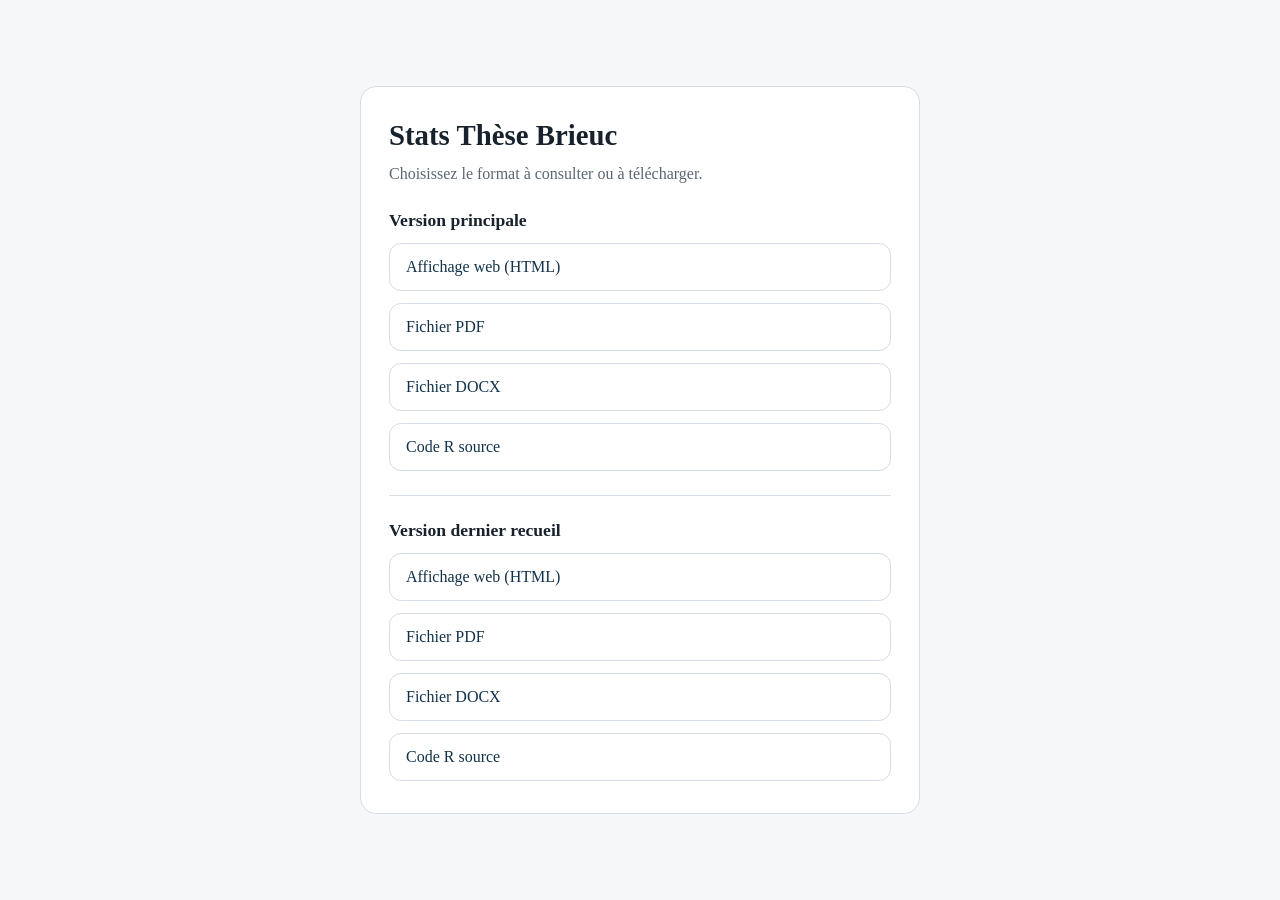
==== commit d4e60135: "alors la" ====
--- a/docs/index.html
+++ b/docs/index.html
@@ -42,6 +42,16 @@
       color: var(--muted);
       line-height: 1.5;
     }
+    section + section {
+      margin-top: 24px;
+      padding-top: 24px;
+      border-top: 1px solid var(--line);
+    }
+    h2 {
+      margin: 0 0 12px;
+      font-size: 1.1rem;
+      font-weight: 600;
+    }
     nav {
       display: grid;
       gap: 12px;
@@ -69,12 +79,24 @@
   <main>
     <h1>Stats Thèse Brieuc</h1>
     <p>Choisissez le format à consulter ou à télécharger.</p>
-    <nav aria-label="Formats du rapport">
-      <a href="these_brieuc.html">Affichage web (HTML)</a>
-      <a href="these_brieuc.pdf" download="these_brieuc.pdf">Fichier PDF</a>
-      <a href="these_brieuc.docx" download="these_brieuc.docx">Fichier DOCX</a>
-      <a href="these_brieuc.qmd" download="these_brieuc.qmd">Code R source</a>
-    </nav>
+    <section>
+      <h2>Version principale</h2>
+      <nav aria-label="Formats du rapport principal">
+        <a href="these_brieuc.html">Affichage web (HTML)</a>
+        <a href="these_brieuc.pdf" download="these_brieuc.pdf">Fichier PDF</a>
+        <a href="these_brieuc.docx" download="these_brieuc.docx">Fichier DOCX</a>
+        <a href="these_brieuc.qmd" download="these_brieuc.qmd">Code R source</a>
+      </nav>
+    </section>
+    <section>
+      <h2>Version dernier recueil</h2>
+      <nav aria-label="Formats du rapport avec dernier recueil">
+        <a href="these_brieuc_last_recueil.html">Affichage web (HTML)</a>
+        <a href="these_brieuc_last_recueil.pdf" download="these_brieuc_last_recueil.pdf">Fichier PDF</a>
+        <a href="these_brieuc_last_recueil.docx" download="these_brieuc_last_recueil.docx">Fichier DOCX</a>
+        <a href="these_brieuc_last_recueil.qmd" download="these_brieuc_last_recueil.qmd">Code R source</a>
+      </nav>
+    </section>
   </main>
 </body>
 </html>
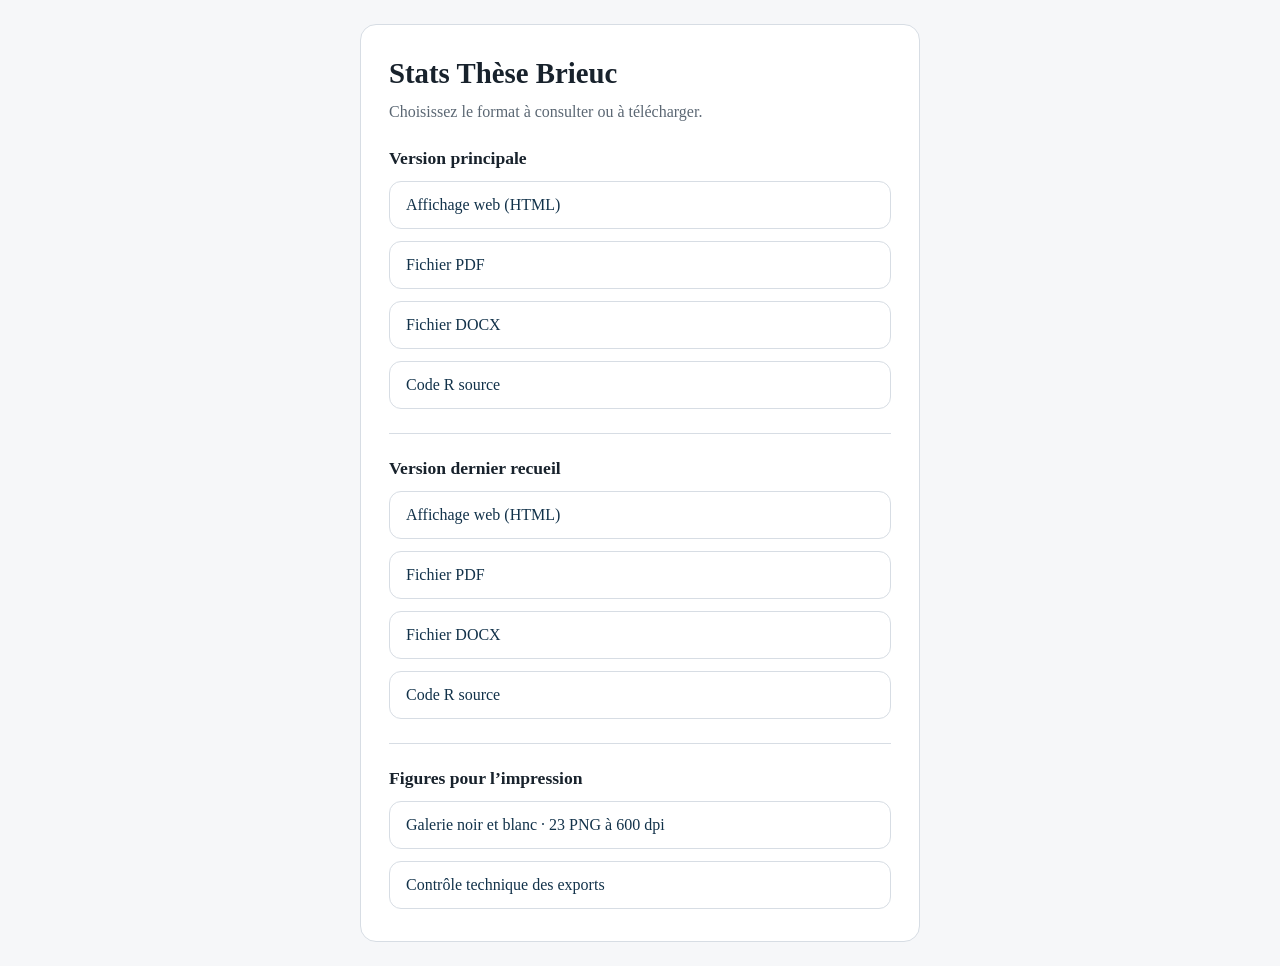
==== commit 6e4c4cf9: "Publish monochrome 600 dpi figure gallery" ====
--- a/docs/index.html
+++ b/docs/index.html
@@ -97,6 +97,13 @@
         <a href="these_brieuc_last_recueil.qmd" download="these_brieuc_last_recueil.qmd">Code R source</a>
       </nav>
     </section>
+    <section>
+      <h2>Figures pour l’impression</h2>
+      <nav aria-label="Galerie des figures noir et blanc">
+        <a href="figures-noir-blanc/">Galerie noir et blanc · 23 PNG à 600 dpi</a>
+        <a href="figures-noir-blanc/manifest.csv" download="manifest-figures-noir-blanc.csv">Contrôle technique des exports</a>
+      </nav>
+    </section>
   </main>
 </body>
 </html>
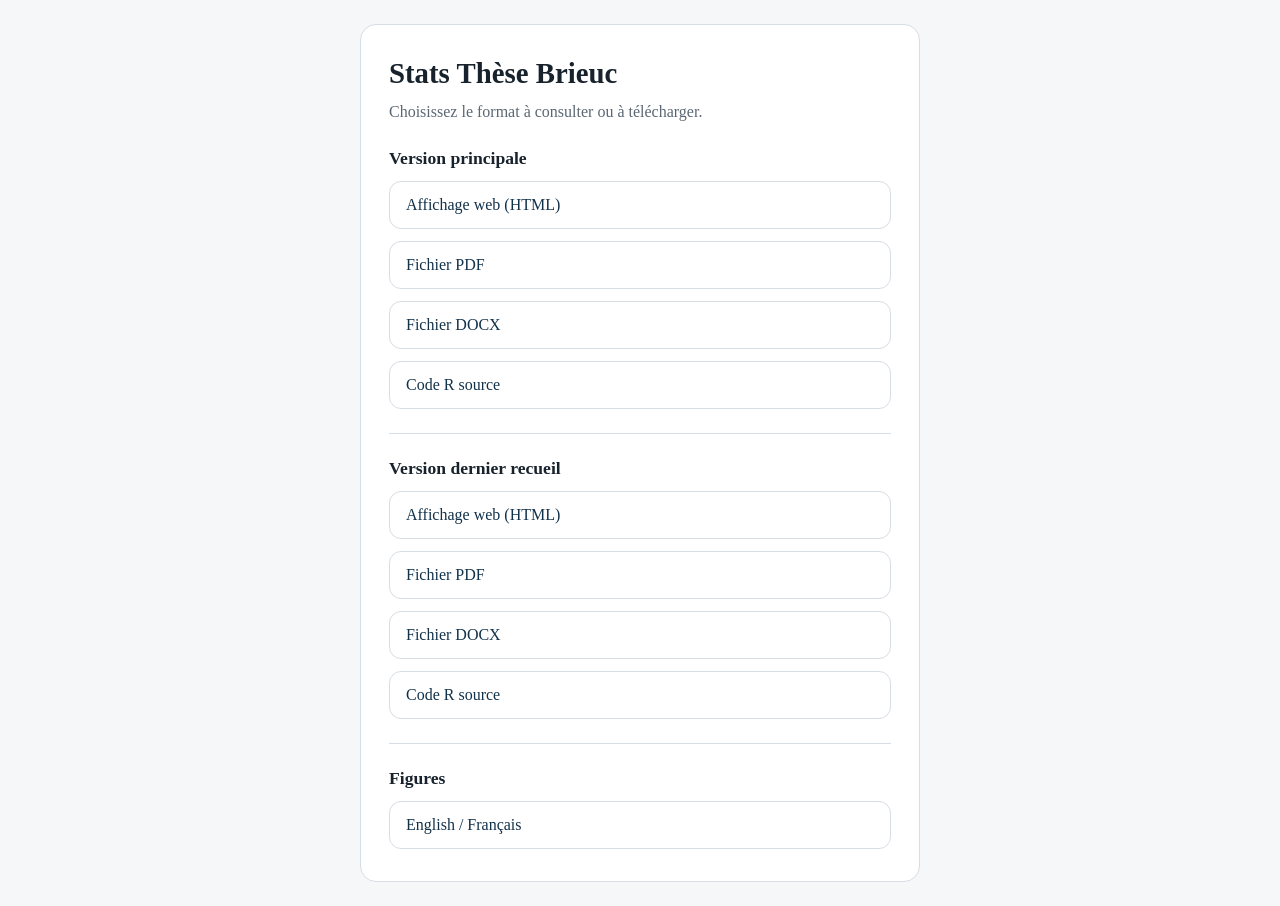
==== commit 891074a0: "feat: add bilingual figure gallery" ====
--- a/docs/index.html
+++ b/docs/index.html
@@ -98,10 +98,9 @@
       </nav>
     </section>
     <section>
-      <h2>Figures pour l’impression</h2>
-      <nav aria-label="Galerie des figures noir et blanc">
-        <a href="figures-noir-blanc/">Galerie noir et blanc · 23 PNG à 600 dpi</a>
-        <a href="figures-noir-blanc/manifest.csv" download="manifest-figures-noir-blanc.csv">Contrôle technique des exports</a>
+      <h2>Figures</h2>
+      <nav aria-label="Figures">
+        <a href="figures-noir-blanc/">English / Français</a>
       </nav>
     </section>
   </main>
